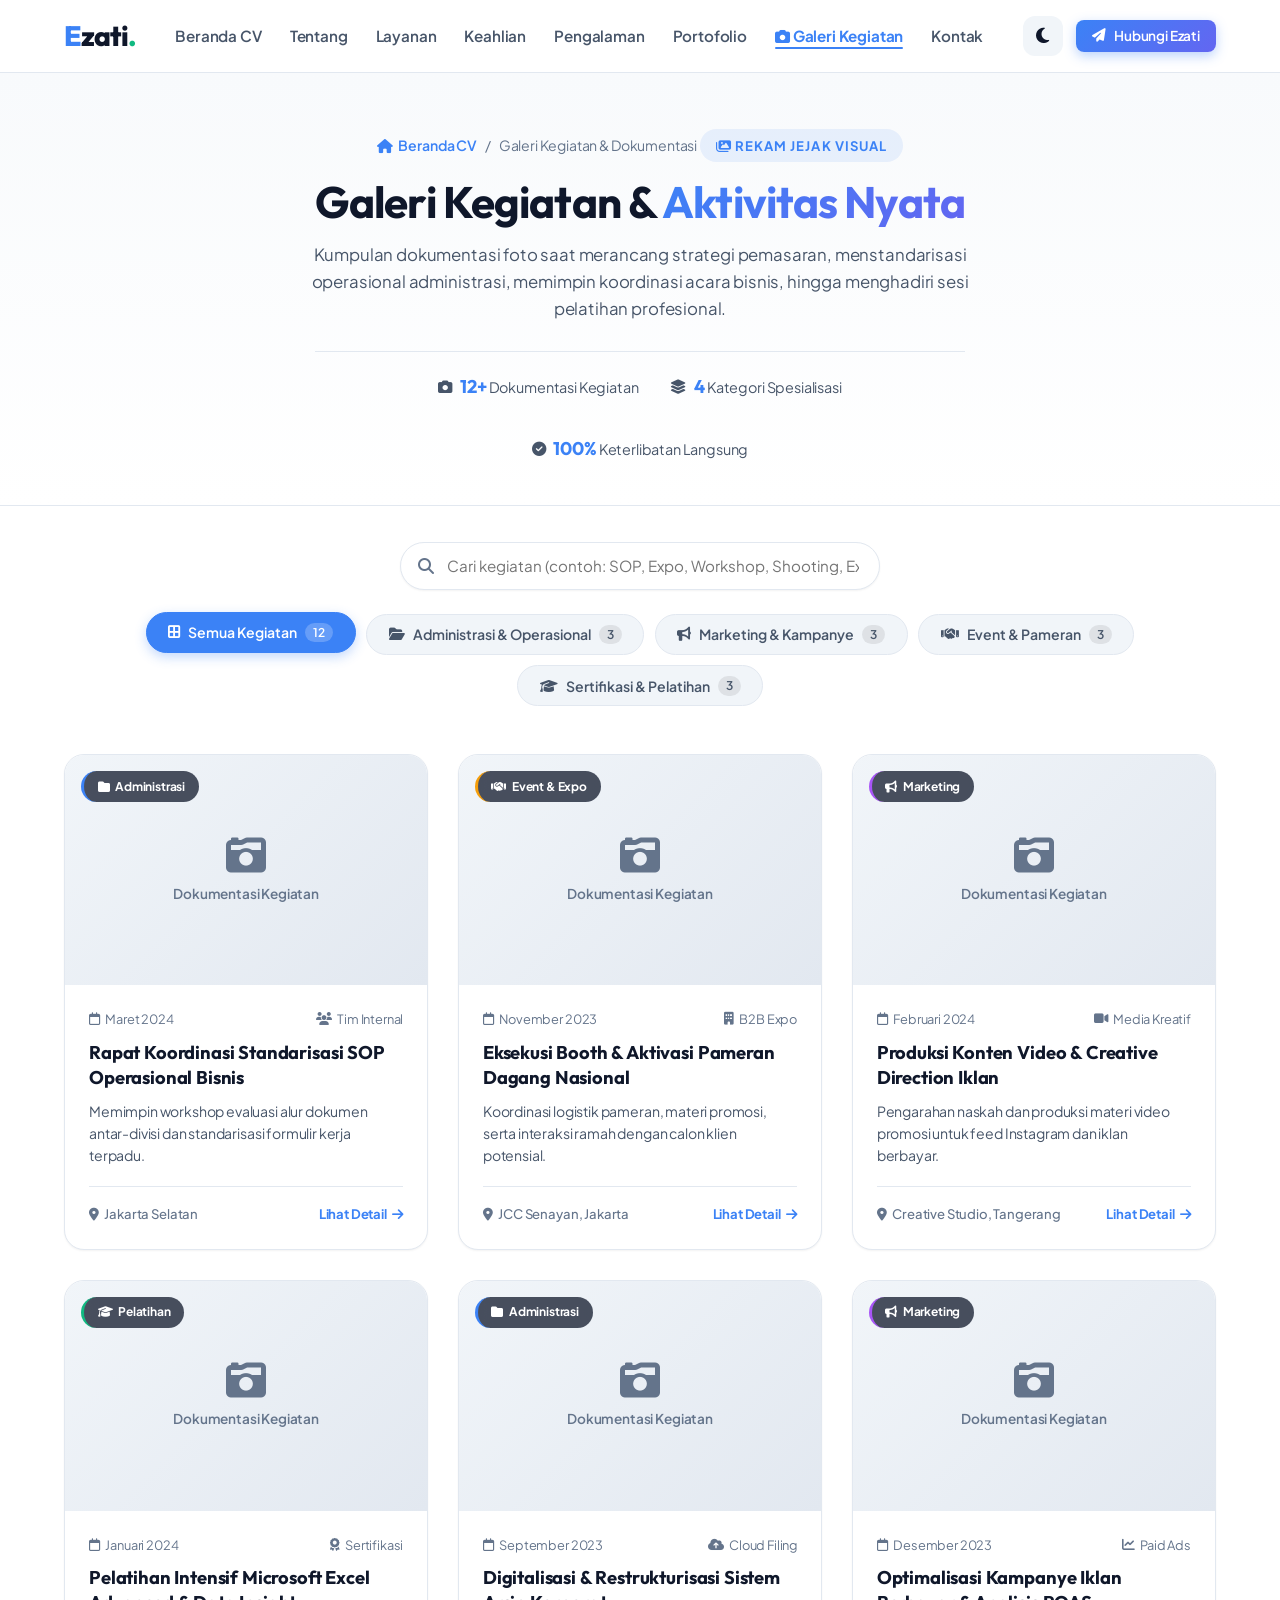
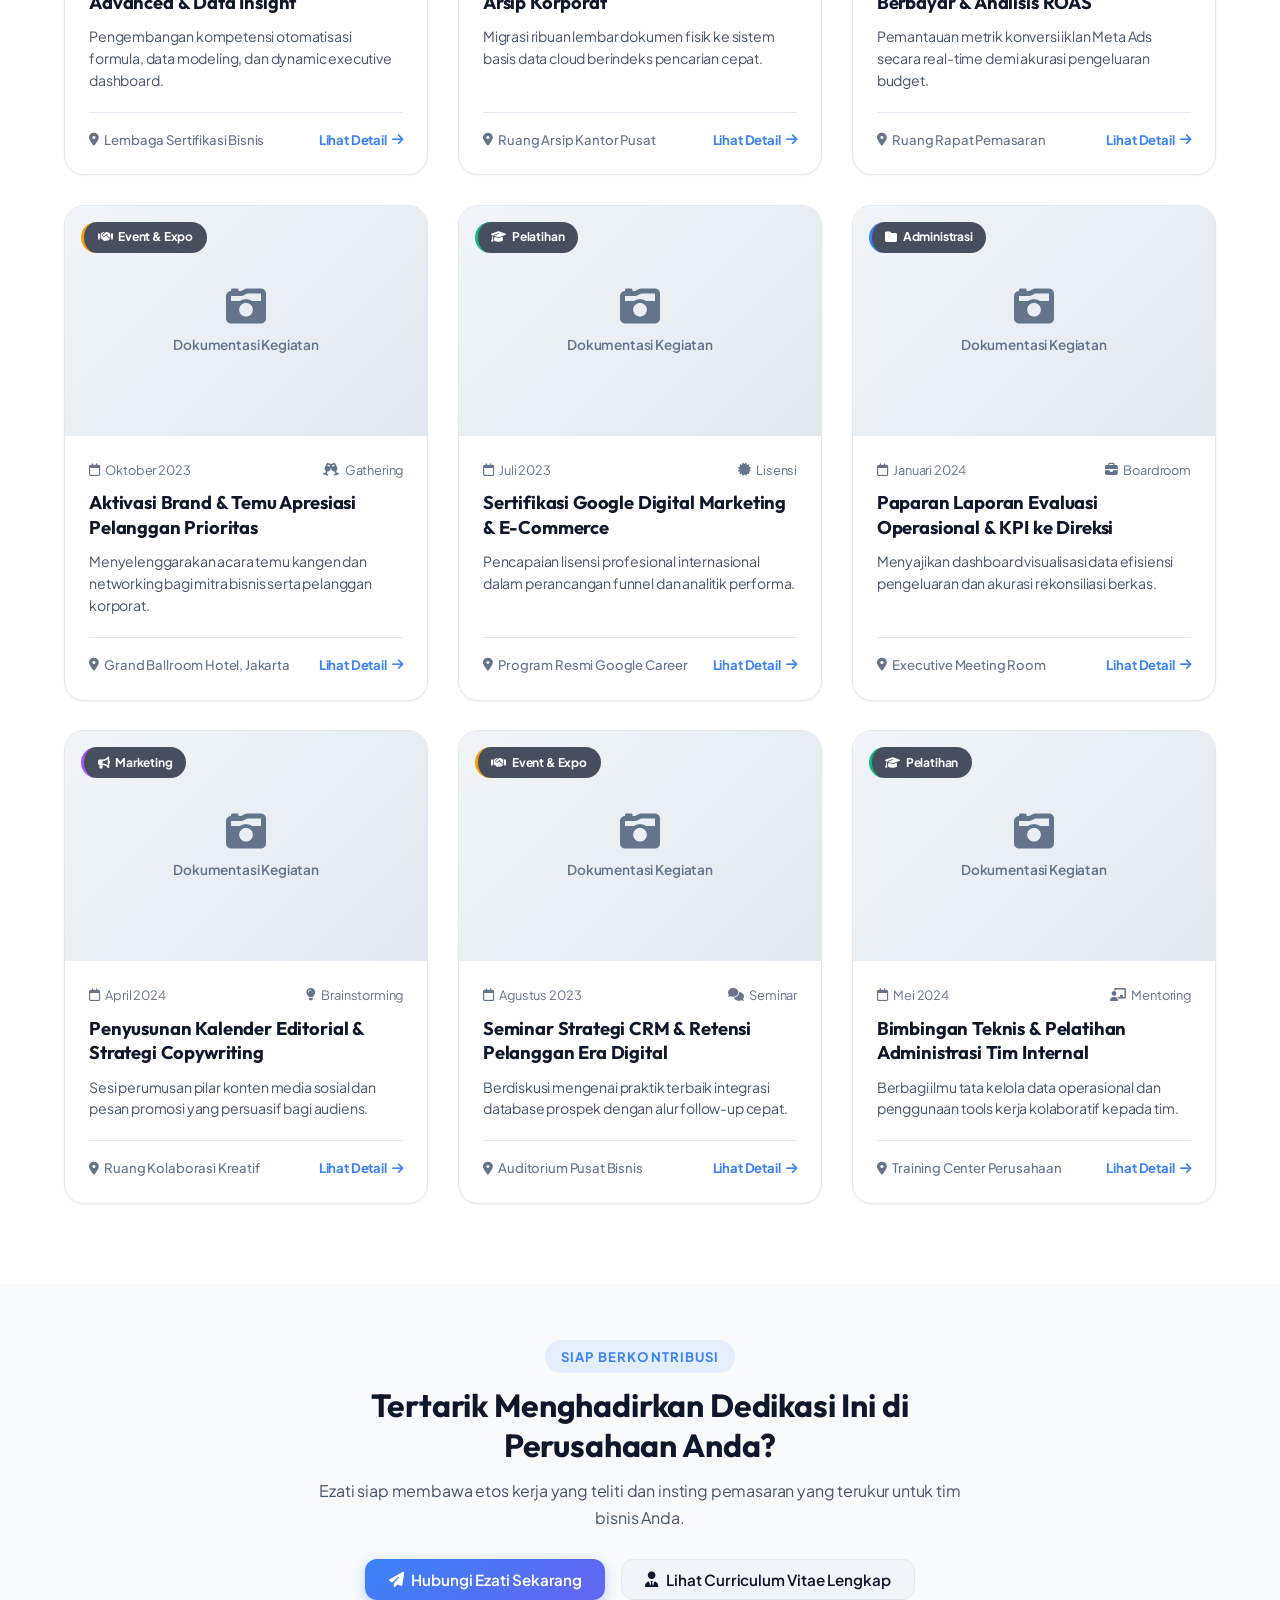
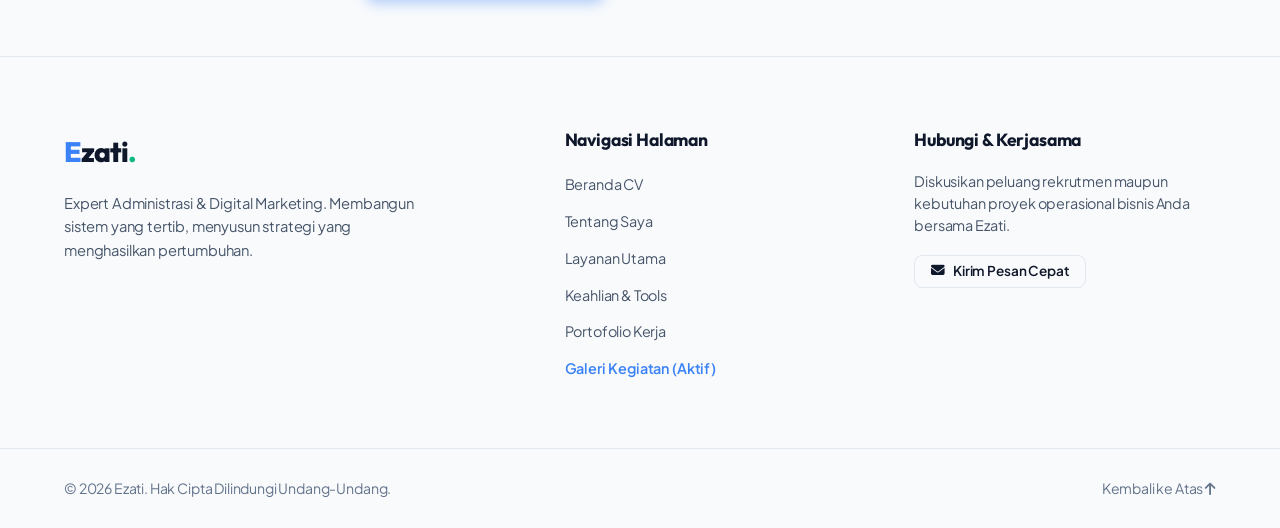
==== galeri.html @ 10acccd4 "Initial commit: Website CV & Galeri Kegiatan Ezati (Admin & Marketing Specialist)" ====
<!DOCTYPE html>
<html lang="id">
<head>
  <meta charset="UTF-8">
  <meta name="viewport" content="width=device-width, initial-scale=1.0">
  <meta name="description" content="Dokumentasi dan Galeri Kegiatan Profesional Ezati - Expert Bidang Administrasi dan Digital Marketing.">
  <meta name="keywords" content="Ezati, Galeri Ezati, Dokumentasi Kegiatan, Foto Kegiatan Admin, Portofolio Marketing, Dokumentasi Proyek">
  <meta name="author" content="Ezati">
  <title>Galeri Kegiatan & Dokumentasi | Ezati</title>

  <!-- Favicon -->
  <link rel="icon" href="data:image/svg+xml,<svg xmlns=%22http://www.w3.org/2000/svg%22 viewBox=%220 0 100 100%22><text y=%22.9em%22 font-size=%2290%22>📸</text></svg>">

  <!-- Google Fonts: Plus Jakarta Sans & Outfit -->
  <link rel="preconnect" href="https://fonts.googleapis.com">
  <link rel="preconnect" href="https://fonts.gstatic.com" crossorigin>
  <link href="https://fonts.googleapis.com/css2?family=Outfit:wght@500;600;700;800&family=Plus+Jakarta+Sans:wght@300;400;500;600;700&display=swap" rel="stylesheet">

  <!-- Font Awesome Icons CDN -->
  <link rel="stylesheet" href="https://cdnjs.cloudflare.com/ajax/libs/font-awesome/6.5.1/css/all.min.css" integrity="sha512-DTOQO9RWCH3ppGqcWaEA1BIZOC6xxalwEsw9c2QQeAIftl+Vegovlnee1c9QX4TctnWMn13TZye+giMm8e2LwA==" crossorigin="anonymous" referrerpolicy="no-referrer" />

  <!-- Base Stylesheet & Gallery Stylesheet -->
  <link rel="stylesheet" href="css/style.css">
  <link rel="stylesheet" href="css/gallery.css">
</head>
<body data-theme="light">

  <!-- Reading Progress Bar -->
  <div id="scroll-progress" class="scroll-progress"></div>

  <!-- Header & Navbar -->
  <header class="header" id="header">
    <div class="container nav-container">
      <a href="index.html" class="brand-logo">
        <span class="logo-accent">E</span>zati<span class="logo-dot">.</span>
      </a>

      <!-- Navigation Links -->
      <nav class="nav-menu" id="nav-menu">
        <ul class="nav-list">
          <li class="nav-item"><a href="index.html#hero" class="nav-link">Beranda CV</a></li>
          <li class="nav-item"><a href="index.html#tentang" class="nav-link">Tentang</a></li>
          <li class="nav-item"><a href="index.html#layanan" class="nav-link">Layanan</a></li>
          <li class="nav-item"><a href="index.html#keahlian" class="nav-link">Keahlian</a></li>
          <li class="nav-item"><a href="index.html#pengalaman" class="nav-link">Pengalaman</a></li>
          <li class="nav-item"><a href="index.html#portofolio" class="nav-link">Portofolio</a></li>
          <li class="nav-item"><a href="galeri.html" class="nav-link active nav-highlight"><i class="fa-solid fa-camera"></i> Galeri Kegiatan</a></li>
          <li class="nav-item"><a href="index.html#kontak" class="nav-link">Kontak</a></li>
        </ul>
      </nav>

      <!-- Action Buttons & Theme Switch -->
      <div class="nav-actions">
        <button id="theme-toggle" class="theme-toggle-btn" aria-label="Ganti Mode Gelap/Terang" title="Ubah Tema">
          <i class="fa-solid fa-moon icon-moon"></i>
          <i class="fa-solid fa-sun icon-sun"></i>
        </button>

        <a href="index.html#kontak" class="btn btn-primary btn-sm">
          <i class="fa-solid fa-paper-plane"></i>
          <span>Hubungi Ezati</span>
        </a>

        <button class="menu-toggle-btn" id="menu-toggle" aria-label="Toggle menu navigasi">
          <i class="fa-solid fa-bars icon-bars"></i>
          <i class="fa-solid fa-xmark icon-close"></i>
        </button>
      </div>
    </div>
  </header>

  <main>
    <!-- Gallery Hero Header -->
    <section class="gallery-hero">
      <div class="container">
        <div class="gallery-breadcrumb">
          <a href="index.html"><i class="fa-solid fa-house"></i> Beranda CV</a>
          <span>/</span>
          <span>Galeri Kegiatan & Dokumentasi</span>
        </div>

        <span class="section-tag"><i class="fa-solid fa-images"></i> Rekam Jejak Visual</span>
        <h1 class="gallery-hero-title">Galeri Kegiatan & <span class="gradient-text">Aktivitas Nyata</span></h1>
        <p class="gallery-hero-desc">
          Kumpulan dokumentasi foto saat merancang strategi pemasaran, menstandarisasi operasional administrasi, memimpin koordinasi acara bisnis, hingga menghadiri sesi pelatihan profesional.
        </p>

        <!-- Stats Bar -->
        <div class="gallery-stats">
          <div class="g-stat">
            <i class="fa-solid fa-camera text-primary"></i>
            <div><strong>12+</strong> Dokumentasi Kegiatan</div>
          </div>
          <div class="g-stat">
            <i class="fa-solid fa-layer-group text-primary"></i>
            <div><strong>4</strong> Kategori Spesialisasi</div>
          </div>
          <div class="g-stat">
            <i class="fa-solid fa-circle-check text-primary"></i>
            <div><strong>100%</strong> Keterlibatan Langsung</div>
          </div>
        </div>
      </div>
    </section>

    <!-- Controls: Search & Category Filter -->
    <section class="gallery-controls">
      <div class="container controls-wrapper">
        <!-- Live Search Input -->
        <div class="gallery-search-box">
          <i class="fa-solid fa-magnifying-glass search-icon"></i>
          <input type="text" id="gallery-search" class="search-input" placeholder="Cari kegiatan (contoh: SOP, Expo, Workshop, Shooting, Excel)..." autocomplete="off">
          <button id="search-clear" class="search-clear-btn" title="Hapus pencarian"><i class="fa-solid fa-xmark"></i></button>
        </div>

        <!-- Filter Category Tabs -->
        <div class="gallery-filter-tabs">
          <button class="g-filter-btn active" data-filter="all">
            <i class="fa-solid fa-border-all"></i> Semua Kegiatan <span class="count-badge">12</span>
          </button>
          <button class="g-filter-btn" data-filter="admin">
            <i class="fa-solid fa-folder-open"></i> Administrasi & Operasional <span class="count-badge">3</span>
          </button>
          <button class="g-filter-btn" data-filter="marketing">
            <i class="fa-solid fa-bullhorn"></i> Marketing & Kampanye <span class="count-badge">3</span>
          </button>
          <button class="g-filter-btn" data-filter="event">
            <i class="fa-solid fa-handshake"></i> Event & Pameran <span class="count-badge">3</span>
          </button>
          <button class="g-filter-btn" data-filter="training">
            <i class="fa-solid fa-graduation-cap"></i> Sertifikasi & Pelatihan <span class="count-badge">3</span>
          </button>
        </div>
      </div>
    </section>

    <!-- Gallery Grid Section -->
    <section class="gallery-section">
      <div class="container">
        <div class="gallery-grid" id="gallery-grid">

          <!-- Photo 1: SOP Admin Coordination -->
          <article class="gallery-card" data-category="admin"
            data-full-desc="Sesi perumusan dan standarisasi 15 Standard Operating Procedure (SOP) operasional perusahaan bersama para manajer divisi. Bertindak sebagai lead facilitator yang memastikan setiap alur alokasi dokumen dan validasi data terekam secara jelas tanpa tumpang tindih tanggung jawab."
            data-highlights='["Merumuskan 15 SOP baru alur kerja kantor", "Dihadiri seluruh kepala departemen & direksi", "Memangkas birokrasi pemrosesan berkas sebesar 35%"]'>
            <div class="card-media">
              <span class="card-badge badge-admin"><i class="fa-solid fa-folder"></i> Administrasi</span>
              <img class="card-img" src="https://images.unsplash.com/photo-1542744173-8e7e53415bb0?auto=format&fit=crop&w=800&q=80" alt="Rapat SOP Operasional" loading="lazy">
              <div class="card-overlay">
                <span class="overlay-action-btn"><i class="fa-solid fa-expand"></i></span>
              </div>
            </div>
            <div class="card-content">
              <div class="card-meta">
                <span class="card-date"><i class="fa-regular fa-calendar"></i> Maret 2024</span>
                <span class="card-views"><i class="fa-solid fa-users"></i> Tim Internal</span>
              </div>
              <h3 class="card-title">Rapat Koordinasi Standarisasi SOP Operasional Bisnis</h3>
              <p class="card-desc">Memimpin workshop evaluasi alur dokumen antar-divisi dan standarisasi formulir kerja terpadu.</p>
              <div class="card-footer">
                <span class="card-location"><i class="fa-solid fa-location-dot"></i> Jakarta Selatan</span>
                <span class="card-cta">Lihat Detail <i class="fa-solid fa-arrow-right"></i></span>
              </div>
            </div>
          </article>

          <!-- Photo 2: B2B Expo & Exhibition -->
          <article class="gallery-card" data-category="event"
            data-full-desc="Pengelolaan menyeluruh booth pameran bisnis berskala nasional selama 3 hari. Mengatur jadwal piket tim, penyusunan media promosi cetak & digital, menyambut calon mitra strategis, serta mengumpulkan lebih dari 350+ prospek potensial."
            data-highlights='["Booth dikunjungi lebih dari 1.200 pengunjung", "350+ data prospek terkumpul dan tervalidasi", "Koordinasi lancar dengan tim event organizer"]'>
            <div class="card-media">
              <span class="card-badge badge-event"><i class="fa-solid fa-handshake"></i> Event & Expo</span>
              <img class="card-img" src="https://images.unsplash.com/photo-1511578314322-379afb476865?auto=format&fit=crop&w=800&q=80" alt="Pameran Bisnis B2B Expo" loading="lazy">
              <div class="card-overlay">
                <span class="overlay-action-btn"><i class="fa-solid fa-expand"></i></span>
              </div>
            </div>
            <div class="card-content">
              <div class="card-meta">
                <span class="card-date"><i class="fa-regular fa-calendar"></i> November 2023</span>
                <span class="card-views"><i class="fa-solid fa-building"></i> B2B Expo</span>
              </div>
              <h3 class="card-title">Eksekusi Booth & Aktivasi Pameran Dagang Nasional</h3>
              <p class="card-desc">Koordinasi logistik pameran, materi promosi, serta interaksi ramah dengan calon klien potensial.</p>
              <div class="card-footer">
                <span class="card-location"><i class="fa-solid fa-location-dot"></i> JCC Senayan, Jakarta</span>
                <span class="card-cta">Lihat Detail <i class="fa-solid fa-arrow-right"></i></span>
              </div>
            </div>
          </article>

          <!-- Photo 3: Content Production & Creative Shoot -->
          <article class="gallery-card" data-category="marketing"
            data-full-desc="Sesi pengarahan kreatif (creative direction) dan shooting video promosi media sosial untuk kampanye peluncuran kuartal kedua. Menulis naskah video pendek (reels/TikTok), mengarahkan talent, serta memvalidasi kesesuaian pesan merek dagang."
            data-highlights='["Menghasilkan 12 aset video promosi pendek", "Tingkat penayangan video organik mencapai 45.000+ views", "Penyelarasan visual dengan identitas brand"]'>
            <div class="card-media">
              <span class="card-badge badge-marketing"><i class="fa-solid fa-bullhorn"></i> Marketing</span>
              <img class="card-img" src="https://images.unsplash.com/photo-1551836022-d5d88e9218df?auto=format&fit=crop&w=800&q=80" alt="Produksi Konten Kreatif" loading="lazy">
              <div class="card-overlay">
                <span class="overlay-action-btn"><i class="fa-solid fa-expand"></i></span>
              </div>
            </div>
            <div class="card-content">
              <div class="card-meta">
                <span class="card-date"><i class="fa-regular fa-calendar"></i> Februari 2024</span>
                <span class="card-views"><i class="fa-solid fa-video"></i> Media Kreatif</span>
              </div>
              <h3 class="card-title">Produksi Konten Video & Creative Direction Iklan</h3>
              <p class="card-desc">Pengarahan naskah dan produksi materi video promosi untuk feed Instagram dan iklan berbayar.</p>
              <div class="card-footer">
                <span class="card-location"><i class="fa-solid fa-location-dot"></i> Creative Studio, Tangerang</span>
                <span class="card-cta">Lihat Detail <i class="fa-solid fa-arrow-right"></i></span>
              </div>
            </div>
          </article>

          <!-- Photo 4: Excel Advanced Training -->
          <article class="gallery-card" data-category="training"
            data-full-desc="Mengikuti workshop intensif dan uji kompetensi tingkat lanjut untuk pemodelan data finansial dan dashboard KPI menggunakan Microsoft Excel serta integrasi Google BigQuery/Sheets."
            data-highlights='["Sertifikasi keahlian Excel Advanced Specialist", "Penerapan visualisasi dashboard dinamis", "Meningkatkan kemampuan pemodelan formula kompleks"]'>
            <div class="card-media">
              <span class="card-badge badge-training"><i class="fa-solid fa-graduation-cap"></i> Pelatihan</span>
              <img class="card-img" src="https://images.unsplash.com/photo-1522071820081-009f0129c71c?auto=format&fit=crop&w=800&q=80" alt="Workshop Excel Lanjutan" loading="lazy">
              <div class="card-overlay">
                <span class="overlay-action-btn"><i class="fa-solid fa-expand"></i></span>
              </div>
            </div>
            <div class="card-content">
              <div class="card-meta">
                <span class="card-date"><i class="fa-regular fa-calendar"></i> Januari 2024</span>
                <span class="card-views"><i class="fa-solid fa-award"></i> Sertifikasi</span>
              </div>
              <h3 class="card-title">Pelatihan Intensif Microsoft Excel Advanced & Data Insight</h3>
              <p class="card-desc">Pengembangan kompetensi otomatisasi formula, data modeling, dan dynamic executive dashboard.</p>
              <div class="card-footer">
                <span class="card-location"><i class="fa-solid fa-location-dot"></i> Lembaga Sertifikasi Bisnis</span>
                <span class="card-cta">Lihat Detail <i class="fa-solid fa-arrow-right"></i></span>
              </div>
            </div>
          </article>

          <!-- Photo 5: Digital Archiving & Document Management -->
          <article class="gallery-card" data-category="admin"
            data-full-desc="Proyek restrukturisasi arsip fisik dan berkas penting perusahaan ke cloud storage terenkripsi dengan metadata otomatis. Mengeliminasi tumpukan kertas dan memangkas waktu pencarian dokumen lama dari 20 menit menjadi kurang dari 1 menit."
            data-highlights='["Digitalisasi lebih dari 2.500+ dokumen kontrak & faktur", "Penerapan hak akses berjenjang antar level staff", "100% perlindungan dari dokumen rusak/hilang"]'>
            <div class="card-media">
              <span class="card-badge badge-admin"><i class="fa-solid fa-folder"></i> Administrasi</span>
              <img class="card-img" src="https://images.unsplash.com/photo-1454165804606-c3d57bc86b40?auto=format&fit=crop&w=800&q=80" alt="Digitalisasi Pengarsipan" loading="lazy">
              <div class="card-overlay">
                <span class="overlay-action-btn"><i class="fa-solid fa-expand"></i></span>
              </div>
            </div>
            <div class="card-content">
              <div class="card-meta">
                <span class="card-date"><i class="fa-regular fa-calendar"></i> September 2023</span>
                <span class="card-views"><i class="fa-solid fa-cloud-arrow-up"></i> Cloud Filing</span>
              </div>
              <h3 class="card-title">Digitalisasi & Restrukturisasi Sistem Arsip Korporat</h3>
              <p class="card-desc">Migrasi ribuan lembar dokumen fisik ke sistem basis data cloud berindeks pencarian cepat.</p>
              <div class="card-footer">
                <span class="card-location"><i class="fa-solid fa-location-dot"></i> Ruang Arsip Kantor Pusat</span>
                <span class="card-cta">Lihat Detail <i class="fa-solid fa-arrow-right"></i></span>
              </div>
            </div>
          </article>

          <!-- Photo 6: Meta Ads Command Center & Strategy -->
          <article class="gallery-card" data-category="marketing"
            data-full-desc="Sesi pemantauan intensif di ruang kendali pemasaran digital saat peluncuran kampanye iklan berbayar (Meta Ads & TikTok). Melakukan fine-tuning target audiens, split test materi copywriting, dan memantau return on ad spend harian."
            data-highlights='["Mencapai ROAS 3.8x pada minggu pertama kampanye", "Efisiensi biaya per perolehan prospek (CPL) turun 24%", "Laporan analitik instan kepada direktur pemasaran"]'>
            <div class="card-media">
              <span class="card-badge badge-marketing"><i class="fa-solid fa-bullhorn"></i> Marketing</span>
              <img class="card-img" src="https://images.unsplash.com/photo-1557804506-669a67965ba0?auto=format&fit=crop&w=800&q=80" alt="Optimalisasi Meta Ads" loading="lazy">
              <div class="card-overlay">
                <span class="overlay-action-btn"><i class="fa-solid fa-expand"></i></span>
              </div>
            </div>
            <div class="card-content">
              <div class="card-meta">
                <span class="card-date"><i class="fa-regular fa-calendar"></i> Desember 2023</span>
                <span class="card-views"><i class="fa-solid fa-chart-line"></i> Paid Ads</span>
              </div>
              <h3 class="card-title">Optimalisasi Kampanye Iklan Berbayar & Analisis ROAS</h3>
              <p class="card-desc">Pemantauan metrik konversi iklan Meta Ads secara real-time demi akurasi pengeluaran budget.</p>
              <div class="card-footer">
                <span class="card-location"><i class="fa-solid fa-location-dot"></i> Ruang Rapat Pemasaran</span>
                <span class="card-cta">Lihat Detail <i class="fa-solid fa-arrow-right"></i></span>
              </div>
            </div>
          </article>

          <!-- Photo 7: Customer Gathering & Networking Session -->
          <article class="gallery-card" data-category="event"
            data-full-desc="Memimpin tim panitia acara Temu Rekan Bisnis & Apresiasi Pelanggan Setia. Mengorganisir agenda acara dari pembagian souvenir berlogo perusahaan, registrasi digital para tamu VIP, hingga sesi ramah tamah interaktif."
            data-highlights='["Dihadiri 150+ pemangku kepentingan dan mitra setia", "Tingkat kepuasan acara mencapai 98%", "Menghasilkan kontrak perpanjangan kerjasama baru"]'>
            <div class="card-media">
              <span class="card-badge badge-event"><i class="fa-solid fa-handshake"></i> Event & Expo</span>
              <img class="card-img" src="https://images.unsplash.com/photo-1517245386807-bb43f82c33c4?auto=format&fit=crop&w=800&q=80" alt="Customer Gathering" loading="lazy">
              <div class="card-overlay">
                <span class="overlay-action-btn"><i class="fa-solid fa-expand"></i></span>
              </div>
            </div>
            <div class="card-content">
              <div class="card-meta">
                <span class="card-date"><i class="fa-regular fa-calendar"></i> Oktober 2023</span>
                <span class="card-views"><i class="fa-solid fa-champagne-glasses"></i> Gathering</span>
              </div>
              <h3 class="card-title">Aktivasi Brand & Temu Apresiasi Pelanggan Prioritas</h3>
              <p class="card-desc">Menyelenggarakan acara temu kangen dan networking bagi mitra bisnis serta pelanggan korporat.</p>
              <div class="card-footer">
                <span class="card-location"><i class="fa-solid fa-location-dot"></i> Grand Ballroom Hotel, Jakarta</span>
                <span class="card-cta">Lihat Detail <i class="fa-solid fa-arrow-right"></i></span>
              </div>
            </div>
          </article>

          <!-- Photo 8: Google Digital Marketing Professional Certification -->
          <article class="gallery-card" data-category="training"
            data-full-desc="Menyelesaikan kurikulum komprehensif Google Career Certificate untuk Digital Marketing & E-Commerce. Menguasai materi search engine optimization (SEO), email marketing automation, customer journey mapping, dan analitik GA4."
            data-highlights='["Lulus dengan predikat nilai memuaskan", "Diakui secara global oleh Google & Coursera", "Penerapan langsung pada strategi promosi perusahaan"]'>
            <div class="card-media">
              <span class="card-badge badge-training"><i class="fa-solid fa-graduation-cap"></i> Pelatihan</span>
              <img class="card-img" src="https://images.unsplash.com/photo-1507679799987-c73779587ccf?auto=format&fit=crop&w=800&q=80" alt="Sertifikasi Google Digital Marketing" loading="lazy">
              <div class="card-overlay">
                <span class="overlay-action-btn"><i class="fa-solid fa-expand"></i></span>
              </div>
            </div>
            <div class="card-content">
              <div class="card-meta">
                <span class="card-date"><i class="fa-regular fa-calendar"></i> Juli 2023</span>
                <span class="card-views"><i class="fa-solid fa-certificate"></i> Lisensi</span>
              </div>
              <h3 class="card-title">Sertifikasi Google Digital Marketing & E-Commerce</h3>
              <p class="card-desc">Pencapaian lisensi profesional internasional dalam perancangan funnel dan analitik performa.</p>
              <div class="card-footer">
                <span class="card-location"><i class="fa-solid fa-location-dot"></i> Program Resmi Google Career</span>
                <span class="card-cta">Lihat Detail <i class="fa-solid fa-arrow-right"></i></span>
              </div>
            </div>
          </article>

          <!-- Photo 9: Executive Boardroom KPI Presentation -->
          <article class="gallery-card" data-category="admin"
            data-full-desc="Mempresentasikan rekapitulasi data efisiensi biaya kantor dan evaluasi pencapaian target kerja kuartalan di hadapan Board of Directors. Menyajikan visual grafik yang informatif dan mudah dicerna untuk pengambilan keputusan strategis."
            data-highlights='["Paparan data penghematan biaya Rp 45 Juta/tahun", "Apresiasi penuh dari Dewan Direksi", "Rekomendasi alokasi budget disetujui 100%"]'>
            <div class="card-media">
              <span class="card-badge badge-admin"><i class="fa-solid fa-folder"></i> Administrasi</span>
              <img class="card-img" src="https://images.unsplash.com/photo-1515187029135-18ee286d815b?auto=format&fit=crop&w=800&q=80" alt="Presentasi Direksi" loading="lazy">
              <div class="card-overlay">
                <span class="overlay-action-btn"><i class="fa-solid fa-expand"></i></span>
              </div>
            </div>
            <div class="card-content">
              <div class="card-meta">
                <span class="card-date"><i class="fa-regular fa-calendar"></i> Januari 2024</span>
                <span class="card-views"><i class="fa-solid fa-briefcase"></i> Boardroom</span>
              </div>
              <h3 class="card-title">Paparan Laporan Evaluasi Operasional & KPI ke Direksi</h3>
              <p class="card-desc">Menyajikan dashboard visualisasi data efisiensi pengeluaran dan akurasi rekonsiliasi berkas.</p>
              <div class="card-footer">
                <span class="card-location"><i class="fa-solid fa-location-dot"></i> Executive Meeting Room</span>
                <span class="card-cta">Lihat Detail <i class="fa-solid fa-arrow-right"></i></span>
              </div>
            </div>
          </article>

          <!-- Photo 10: Editorial Meeting & Content Planning -->
          <article class="gallery-card" data-category="marketing"
            data-full-desc="Memimpin rapat mingguan divisi kreatif untuk merancang 60 konten promosi tematik satu bulan ke depan. Menetapkan tema pilar edukasi, testimoni, penawaran diskon musiman, serta formula copywriting hook pembuka."
            data-highlights='["Kalender editorial rampung 2 minggu lebih cepat", "Meningkatkan engagement rate rata-rata menjadi 6.8%", "Keteraturan jadwal publikasi tepat waktu"]'>
            <div class="card-media">
              <span class="card-badge badge-marketing"><i class="fa-solid fa-bullhorn"></i> Marketing</span>
              <img class="card-img" src="https://images.unsplash.com/photo-1552664730-d307ca884978?auto=format&fit=crop&w=800&q=80" alt="Editorial Content Planning" loading="lazy">
              <div class="card-overlay">
                <span class="overlay-action-btn"><i class="fa-solid fa-expand"></i></span>
              </div>
            </div>
            <div class="card-content">
              <div class="card-meta">
                <span class="card-date"><i class="fa-regular fa-calendar"></i> April 2024</span>
                <span class="card-views"><i class="fa-solid fa-lightbulb"></i> Brainstorming</span>
              </div>
              <h3 class="card-title">Penyusunan Kalender Editorial & Strategi Copywriting</h3>
              <p class="card-desc">Sesi perumusan pilar konten media sosial dan pesan promosi yang persuasif bagi audiens.</p>
              <div class="card-footer">
                <span class="card-location"><i class="fa-solid fa-location-dot"></i> Ruang Kolaborasi Kreatif</span>
                <span class="card-cta">Lihat Detail <i class="fa-solid fa-arrow-right"></i></span>
              </div>
            </div>
          </article>

          <!-- Photo 11: Seminar on CRM & Digital Growth -->
          <article class="gallery-card" data-category="event"
            data-full-desc="Hadir dan berpartisipasi aktif dalam seminar industri bertajuk Customer Relationship Management dan Automasi Komunikasi Bisnis. Membagikan studi kasus penanganan ribuan chat prospek via WhatsApp Business API."
            data-highlights='["Sesi tanya jawab studi kasus penanganan lead", "Jejaring koneksi dengan 80+ profesional marketing", "Mendapatkan wawasan terkini tren retensi pelanggan"]'>
            <div class="card-media">
              <span class="card-badge badge-event"><i class="fa-solid fa-handshake"></i> Event & Expo</span>
              <img class="card-img" src="https://images.unsplash.com/photo-1460925895917-afdab827c52f?auto=format&fit=crop&w=800&q=80" alt="Seminar CRM Bisnis" loading="lazy">
              <div class="card-overlay">
                <span class="overlay-action-btn"><i class="fa-solid fa-expand"></i></span>
              </div>
            </div>
            <div class="card-content">
              <div class="card-meta">
                <span class="card-date"><i class="fa-regular fa-calendar"></i> Agustus 2023</span>
                <span class="card-views"><i class="fa-solid fa-comments"></i> Seminar</span>
              </div>
              <h3 class="card-title">Seminar Strategi CRM & Retensi Pelanggan Era Digital</h3>
              <p class="card-desc">Berdiskusi mengenai praktik terbaik integrasi database prospek dengan alur follow-up cepat.</p>
              <div class="card-footer">
                <span class="card-location"><i class="fa-solid fa-location-dot"></i> Auditorium Pusat Bisnis</span>
                <span class="card-cta">Lihat Detail <i class="fa-solid fa-arrow-right"></i></span>
              </div>
            </div>
          </article>

          <!-- Photo 12: Internal Team Training & Mentoring -->
          <article class="gallery-card" data-category="training"
            data-full-desc="Memberikan sesi mentoring dan bimbingan teknis bagi staf administrasi junior mengenai pemanfaatan spreadsheet otomatis, pembuatan memo resmi yang efektif, serta disiplin jadwal pengarsipan berkas."
            data-highlights='["Melatih 20+ staf operasional dan tim pendukung", "Peningkatan produktivitas tim administrasi junior", "Membangun budaya kerja yang teratur dan rapi"]'>
            <div class="card-media">
              <span class="card-badge badge-training"><i class="fa-solid fa-graduation-cap"></i> Pelatihan</span>
              <img class="card-img" src="https://images.unsplash.com/photo-1531482615713-2afd69097998?auto=format&fit=crop&w=800&q=80" alt="Mentoring Tim Internal" loading="lazy">
              <div class="card-overlay">
                <span class="overlay-action-btn"><i class="fa-solid fa-expand"></i></span>
              </div>
            </div>
            <div class="card-content">
              <div class="card-meta">
                <span class="card-date"><i class="fa-regular fa-calendar"></i> Mei 2024</span>
                <span class="card-views"><i class="fa-solid fa-chalkboard-user"></i> Mentoring</span>
              </div>
              <h3 class="card-title">Bimbingan Teknis & Pelatihan Administrasi Tim Internal</h3>
              <p class="card-desc">Berbagi ilmu tata kelola data operasional dan penggunaan tools kerja kolaboratif kepada tim.</p>
              <div class="card-footer">
                <span class="card-location"><i class="fa-solid fa-location-dot"></i> Training Center Perusahaan</span>
                <span class="card-cta">Lihat Detail <i class="fa-solid fa-arrow-right"></i></span>
              </div>
            </div>
          </article>

          <!-- Empty State (Hidden by default, shown when no search results) -->
          <div class="gallery-empty" id="gallery-empty">
            <div class="empty-icon"><i class="fa-solid fa-folder-open"></i></div>
            <h3 class="empty-title">Tidak Ada Foto Kegiatan yang Cocok</h3>
            <p class="empty-desc">Coba gunakan kata kunci pencarian lain atau pilih kategori kegiatan yang berbeda di atas.</p>
            <button onclick="document.getElementById('search-clear').click();" class="btn btn-outline btn-sm">
              <i class="fa-solid fa-rotate-left"></i> Reset Filter Pencarian
            </button>
          </div>

        </div>
      </div>
    </section>

    <!-- Call to action Banner -->
    <section class="section bg-light" style="padding: 3.5rem 0;">
      <div class="container" style="text-align: center; max-width: 700px;">
        <span class="section-tag">Siap Berkontribusi</span>
        <h2 style="font-size: 2rem; margin-bottom: 0.85rem;">Tertarik Menghadirkan Dedikasi Ini di Perusahaan Anda?</h2>
        <p style="color: var(--text-muted); margin-bottom: 1.75rem;">
          Ezati siap membawa etos kerja yang teliti dan insting pemasaran yang terukur untuk tim bisnis Anda.
        </p>
        <div style="display: flex; gap: 1rem; justify-content: center; flex-wrap: wrap;">
          <a href="index.html#kontak" class="btn btn-primary">
            <i class="fa-solid fa-paper-plane"></i> Hubungi Ezati Sekarang
          </a>
          <a href="index.html" class="btn btn-secondary">
            <i class="fa-solid fa-user-tie"></i> Lihat Curriculum Vitae Lengkap
          </a>
        </div>
      </div>
    </section>
  </main>

  <!-- Interactive Lightbox Modal -->
  <div class="lightbox-modal" id="lightbox-modal" role="dialog" aria-modal="true" aria-label="Pratinjau Foto Kegiatan">
    <div class="lightbox-container">
      <button class="lightbox-close-btn" id="lightbox-close" aria-label="Tutup jendela">
        <i class="fa-solid fa-xmark"></i>
      </button>

      <!-- Media Visual Side -->
      <div class="lightbox-media">
        <button class="lightbox-nav-btn lightbox-prev-btn" id="lightbox-prev" aria-label="Foto sebelumnya">
          <i class="fa-solid fa-chevron-left"></i>
        </button>

        <img class="lightbox-img" id="lightbox-img" src="" alt="Pratinjau Foto">

        <button class="lightbox-nav-btn lightbox-next-btn" id="lightbox-next" aria-label="Foto berikutnya">
          <i class="fa-solid fa-chevron-right"></i>
        </button>
      </div>

      <!-- Details Information Side -->
      <div class="lightbox-details">
        <span class="lb-badge" id="lightbox-badge">Kategori</span>
        <h2 class="lb-title" id="lightbox-title">Judul Kegiatan</h2>

        <ul class="lb-meta-list">
          <li><i class="fa-regular fa-calendar"></i> <span id="lightbox-date">Tanggal Kegiatan</span></li>
          <li><i class="fa-solid fa-location-dot"></i> <span id="lightbox-location">Lokasi Kegiatan</span></li>
        </ul>

        <h4 class="lb-desc-title">Deskripsi & Peran Ezati:</h4>
        <p class="lb-desc" id="lightbox-desc">Deskripsi lengkap dari kegiatan ini.</p>

        <div class="lb-highlights">
          <h5><i class="fa-solid fa-star text-amber"></i> Poin Capaian & Dampak Utama:</h5>
          <ul id="lightbox-highlights-list">
            <!-- Dynamic bullets -->
          </ul>
        </div>

        <div class="lb-counter" id="lightbox-counter">Foto 1 dari 12</div>
      </div>
    </div>
  </div>

  <!-- Footer -->
  <footer class="footer">
    <div class="container footer-content">
      <div class="footer-brand">
        <a href="index.html" class="brand-logo footer-logo">
          <span class="logo-accent">E</span>zati<span class="logo-dot">.</span>
        </a>
        <p class="footer-tagline">
          Expert Administrasi & Digital Marketing. Membangun sistem yang tertib, menyusun strategi yang menghasilkan pertumbuhan.
        </p>
      </div>

      <div class="footer-nav">
        <h4>Navigasi Halaman</h4>
        <ul>
          <li><a href="index.html#hero">Beranda CV</a></li>
          <li><a href="index.html#tentang">Tentang Saya</a></li>
          <li><a href="index.html#layanan">Layanan Utama</a></li>
          <li><a href="index.html#keahlian">Keahlian & Tools</a></li>
          <li><a href="index.html#portofolio">Portofolio Kerja</a></li>
          <li><a href="galeri.html" style="color: var(--primary); font-weight: 600;">Galeri Kegiatan (Aktif)</a></li>
        </ul>
      </div>

      <div class="footer-download">
        <h4>Hubungi & Kerjasama</h4>
        <p>Diskusikan peluang rekrutmen maupun kebutuhan proyek operasional bisnis Anda bersama Ezati.</p>
        <a href="index.html#kontak" class="btn btn-outline btn-sm">
          <i class="fa-solid fa-envelope"></i> Kirim Pesan Cepat
        </a>
      </div>
    </div>

    <div class="footer-bottom">
      <div class="container footer-bottom-inner">
        <p>&copy; <span id="current-year">2026</span> Ezati. Hak Cipta Dilindungi Undang-Undang.</p>
        <div class="footer-links">
          <a href="#">Kembali ke Atas <i class="fa-solid fa-arrow-up"></i></a>
        </div>
      </div>
    </div>
  </footer>

  <!-- Floating Back to Top Button -->
  <button id="back-to-top" class="back-to-top-btn" aria-label="Kembali ke atas" title="Kembali ke atas">
    <i class="fa-solid fa-chevron-up"></i>
  </button>

  <!-- Custom JavaScript: Base & Gallery Scripts -->
  <script src="js/script.js"></script>
  <script src="js/gallery.js"></script>
</body>
</html>
---- css/style.css ----
/* ==========================================================
   EZATI - EXPERT ADMIN & MARKETING PORTFOLIO & CV
   CSS Stylesheet with Dark/Light Mode & Print Support
   ========================================================== */

/* --- CSS Variables & Design Tokens --- */
:root {
  /* Colors - Light Theme Default */
  --bg-primary: #ffffff;
  --bg-secondary: #f8fafc;
  --bg-tertiary: #f1f5f9;
  --bg-card: #ffffff;
  --bg-card-hover: #ffffff;
  --border-color: #e2e8f0;
  --border-subtle: #f1f5f9;

  --text-main: #0f172a;
  --text-muted: #475569;
  --text-light: #64748b;
  --text-white: #ffffff;

  /* Brand Accents */
  --primary: #3b82f6;        /* Professional Trust Blue */
  --primary-dark: #1d4ed8;
  --primary-light: #60a5fa;
  --primary-subtle: rgba(59, 130, 246, 0.1);

  --secondary: #6366f1;      /* Modern Indigo */
  --secondary-dark: #4338ca;
  --secondary-subtle: rgba(99, 102, 241, 0.1);

  --accent-emerald: #10b981;  /* Admin accuracy & growth */
  --accent-emerald-subtle: rgba(16, 185, 129, 0.12);

  --accent-amber: #f59e0b;    /* Marketing energy */
  --accent-amber-subtle: rgba(245, 158, 11, 0.12);

  --accent-purple: #8b5cf6;
  --accent-purple-subtle: rgba(139, 92, 246, 0.12);

  --accent-rose: #f43f5e;
  --accent-rose-subtle: rgba(244, 63, 94, 0.12);

  --accent-cyan: #06b6d4;
  --accent-cyan-subtle: rgba(6, 182, 212, 0.12);

  /* Typography */
  --font-heading: 'Outfit', -apple-system, BlinkMacSystemFont, 'Segoe UI', Roboto, sans-serif;
  --font-body: 'Plus Jakarta Sans', -apple-system, BlinkMacSystemFont, 'Segoe UI', Roboto, sans-serif;

  /* Shadows */
  --shadow-sm: 0 1px 2px 0 rgba(0, 0, 0, 0.05);
  --shadow-md: 0 4px 6px -1px rgba(0, 0, 0, 0.08), 0 2px 4px -2px rgba(0, 0, 0, 0.06);
  --shadow-lg: 0 10px 15px -3px rgba(0, 0, 0, 0.08), 0 4px 6px -4px rgba(0, 0, 0, 0.04);
  --shadow-xl: 0 20px 25px -5px rgba(0, 0, 0, 0.1), 0 8px 10px -6px rgba(0, 0, 0, 0.04);
  --shadow-glow: 0 0 25px rgba(59, 130, 246, 0.25);

  /* Layout */
  --container-max: 1200px;
  --radius-sm: 8px;
  --radius-md: 12px;
  --radius-lg: 20px;
  --radius-full: 9999px;

  /* Transitions */
  --transition-fast: 0.18s ease;
  --transition-normal: 0.3s cubic-bezier(0.4, 0, 0.2, 1);
  --transition-slow: 0.5s cubic-bezier(0.4, 0, 0.2, 1);
}

/* --- Dark Theme Variables --- */
[data-theme="dark"] {
  --bg-primary: #0a0f1d;
  --bg-secondary: #0f172a;
  --bg-tertiary: #1e293b;
  --bg-card: #131d33;
  --bg-card-hover: #17233e;
  --border-color: #273553;
  --border-subtle: #1e293b;

  --text-main: #f8fafc;
  --text-muted: #94a3b8;
  --text-light: #64748b;

  --primary: #60a5fa;
  --primary-dark: #3b82f6;
  --primary-subtle: rgba(96, 165, 250, 0.15);

  --secondary: #818cf8;
  --secondary-subtle: rgba(129, 140, 248, 0.15);

  --accent-emerald: #34d399;
  --accent-emerald-subtle: rgba(52, 211, 153, 0.18);

  --accent-amber: #fbbf24;
  --accent-amber-subtle: rgba(251, 191, 36, 0.18);

  --accent-purple: #a78bfa;
  --accent-purple-subtle: rgba(167, 139, 250, 0.18);

  --accent-rose: #fb7185;
  --accent-rose-subtle: rgba(251, 113, 133, 0.18);

  --shadow-sm: 0 1px 2px 0 rgba(0, 0, 0, 0.5);
  --shadow-md: 0 4px 6px -1px rgba(0, 0, 0, 0.4);
  --shadow-lg: 0 10px 15px -3px rgba(0, 0, 0, 0.45);
  --shadow-xl: 0 20px 25px -5px rgba(0, 0, 0, 0.55);
  --shadow-glow: 0 0 30px rgba(96, 165, 250, 0.25);
}

/* --- Global Reset & Base Styles --- */
*, *::before, *::after {
  box-sizing: border-box;
  margin: 0;
  padding: 0;
}

html {
  scroll-behavior: smooth;
  scroll-padding-top: 85px;
  font-size: 16px;
}

body {
  font-family: var(--font-body);
  background-color: var(--bg-primary);
  color: var(--text-main);
  line-height: 1.65;
  letter-spacing: -0.01em;
  transition: background-color var(--transition-normal), color var(--transition-normal);
  overflow-x: hidden;
}

h1, h2, h3, h4, h5, h6 {
  font-family: var(--font-heading);
  color: var(--text-main);
  line-height: 1.25;
  font-weight: 700;
}

a {
  color: inherit;
  text-decoration: none;
  transition: color var(--transition-fast);
}

ul {
  list-style: none;
}

img {
  max-width: 100%;
  height: auto;
  display: block;
}

button, input, textarea, select {
  font-family: inherit;
  font-size: inherit;
  border: none;
  outline: none;
}

/* --- Container & Utilities --- */
.container {
  width: 100%;
  max-width: var(--container-max);
  margin-left: auto;
  margin-right: auto;
  padding-left: 1.5rem;
  padding-right: 1.5rem;
}

.section {
  padding: 5.5rem 0;
  position: relative;
}

.bg-light {
  background-color: var(--bg-secondary);
}

.gradient-text {
  background: linear-gradient(135deg, var(--primary) 0%, var(--secondary) 100%);
  -webkit-background-clip: text;
  -webkit-text-fill-color: transparent;
  display: inline-block;
}

.section-header {
  text-align: center;
  max-width: 720px;
  margin: 0 auto 3.5rem auto;
}

.section-tag {
  display: inline-block;
  padding: 0.35rem 1rem;
  background-color: var(--primary-subtle);
  color: var(--primary);
  border-radius: var(--radius-full);
  font-size: 0.82rem;
  font-weight: 700;
  text-transform: uppercase;
  letter-spacing: 0.08em;
  margin-bottom: 0.75rem;
}

.section-title {
  font-size: 2.25rem;
  margin-bottom: 1rem;
  letter-spacing: -0.02em;
}

.section-subtitle {
  font-size: 1.05rem;
  color: var(--text-muted);
}

/* --- Scroll Progress Bar --- */
.scroll-progress {
  position: fixed;
  top: 0;
  left: 0;
  height: 3px;
  background: linear-gradient(to right, var(--primary), var(--secondary), var(--accent-emerald));
  width: 0%;
  z-index: 9999;
  transition: width 0.1s ease-out;
}

/* --- Header & Navbar --- */
.header {
  position: sticky;
  top: 0;
  left: 0;
  width: 100%;
  background-color: rgba(255, 255, 255, 0.85);
  backdrop-filter: blur(12px);
  -webkit-backdrop-filter: blur(12px);
  z-index: 1000;
  border-bottom: 1px solid var(--border-color);
  transition: background-color var(--transition-normal), border-color var(--transition-normal), box-shadow var(--transition-normal);
}

[data-theme="dark"] .header {
  background-color: rgba(10, 15, 29, 0.85);
}

.header.scrolled {
  box-shadow: var(--shadow-md);
}

.nav-container {
  display: flex;
  align-items: center;
  justify-content: space-between;
  height: 72px;
}

.brand-logo {
  font-family: var(--font-heading);
  font-size: 1.75rem;
  font-weight: 800;
  letter-spacing: -0.03em;
  color: var(--text-main);
  display: inline-flex;
  align-items: baseline;
}

.logo-accent {
  color: var(--primary);
}

.logo-dot {
  color: var(--accent-emerald);
}

.nav-menu {
  display: flex;
  align-items: center;
}

.nav-list {
  display: flex;
  gap: 1.75rem;
}

.nav-link {
  font-weight: 600;
  font-size: 0.95rem;
  color: var(--text-muted);
  position: relative;
  padding: 0.25rem 0;
  transition: color var(--transition-fast);
}

.nav-link:hover,
.nav-link.active {
  color: var(--primary);
}

.nav-link::after {
  content: '';
  position: absolute;
  bottom: 0;
  left: 0;
  width: 0%;
  height: 2px;
  background-color: var(--primary);
  border-radius: var(--radius-full);
  transition: width var(--transition-normal);
}

.nav-link:hover::after,
.nav-link.active::after {
  width: 100%;
}

.nav-actions {
  display: flex;
  align-items: center;
  gap: 0.85rem;
}

/* Theme Toggle Button */
.theme-toggle-btn {
  background-color: var(--bg-tertiary);
  color: var(--text-main);
  width: 40px;
  height: 40px;
  border-radius: var(--radius-md);
  cursor: pointer;
  display: inline-flex;
  align-items: center;
  justify-content: center;
  font-size: 1.1rem;
  transition: background-color var(--transition-fast), transform var(--transition-fast);
}

.theme-toggle-btn:hover {
  transform: scale(1.05);
  color: var(--primary);
}

.icon-sun {
  display: none;
}

[data-theme="dark"] .icon-moon {
  display: none;
}

[data-theme="dark"] .icon-sun {
  display: inline-block;
  color: #fbbf24;
}

.menu-toggle-btn {
  display: none;
  background-color: var(--bg-tertiary);
  color: var(--text-main);
  width: 40px;
  height: 40px;
  border-radius: var(--radius-md);
  cursor: pointer;
  align-items: center;
  justify-content: center;
  font-size: 1.2rem;
}

.icon-close {
  display: none;
}

/* --- Buttons --- */
.btn {
  display: inline-flex;
  align-items: center;
  justify-content: center;
  gap: 0.5rem;
  padding: 0.75rem 1.45rem;
  font-weight: 600;
  font-size: 0.95rem;
  border-radius: var(--radius-md);
  cursor: pointer;
  transition: all var(--transition-normal);
  text-decoration: none;
  line-height: 1;
}

.btn-primary {
  background: linear-gradient(135deg, var(--primary) 0%, var(--secondary) 100%);
  color: var(--text-white);
  box-shadow: 0 4px 12px rgba(59, 130, 246, 0.35);
}

.btn-primary:hover {
  background: linear-gradient(135deg, var(--primary-dark) 0%, var(--secondary-dark) 100%);
  box-shadow: 0 6px 18px rgba(59, 130, 246, 0.45);
  transform: translateY(-2px);
  color: var(--text-white);
}

.btn-secondary {
  background-color: var(--bg-tertiary);
  color: var(--text-main);
  border: 1px solid var(--border-color);
}

.btn-secondary:hover {
  background-color: var(--border-color);
  transform: translateY(-2px);
}

.btn-outline {
  background-color: transparent;
  color: var(--text-main);
  border: 1.5px solid var(--border-color);
}

.btn-outline:hover {
  border-color: var(--primary);
  color: var(--primary);
  background-color: var(--primary-subtle);
  transform: translateY(-2px);
}

.btn-whatsapp {
  background-color: #25d366;
  color: #ffffff;
}

.btn-whatsapp:hover {
  background-color: #1ebc59;
  box-shadow: 0 6px 16px rgba(37, 211, 102, 0.35);
  transform: translateY(-2px);
  color: #ffffff;
}

.btn-sm {
  padding: 0.55rem 1rem;
  font-size: 0.85rem;
  border-radius: var(--radius-sm);
}

.btn-block {
  width: 100%;
}

/* --- Hero Section --- */
.hero {
  padding-top: 4.5rem;
  padding-bottom: 5rem;
  overflow: hidden;
}

.hero-container {
  display: grid;
  grid-template-columns: 1.15fr 0.85fr;
  align-items: center;
  gap: 3.5rem;
}

.badge-status {
  display: inline-flex;
  align-items: center;
  gap: 0.5rem;
  padding: 0.4rem 0.95rem;
  background-color: var(--accent-emerald-subtle);
  border: 1px solid rgba(16, 185, 129, 0.25);
  border-radius: var(--radius-full);
  font-size: 0.85rem;
  font-weight: 600;
  color: var(--accent-emerald);
  margin-bottom: 1.5rem;
}

.status-indicator {
  width: 8px;
  height: 8px;
  background-color: var(--accent-emerald);
  border-radius: 50%;
  box-shadow: 0 0 0 3px rgba(16, 185, 129, 0.3);
  animation: pulse-ring 2s infinite;
}

@keyframes pulse-ring {
  0% { transform: scale(0.95); box-shadow: 0 0 0 0 rgba(16, 185, 129, 0.5); }
  70% { transform: scale(1); box-shadow: 0 0 0 6px rgba(16, 185, 129, 0); }
  100% { transform: scale(0.95); box-shadow: 0 0 0 0 rgba(16, 185, 129, 0); }
}

.hero-title {
  font-size: 3.25rem;
  margin-bottom: 1.25rem;
  letter-spacing: -0.03em;
}

.title-sub {
  font-size: 1.85rem;
  color: var(--text-muted);
  font-weight: 600;
  display: block;
  margin-top: 0.35rem;
}

.hero-description {
  font-size: 1.15rem;
  color: var(--text-muted);
  margin-bottom: 2rem;
  line-height: 1.7;
}

.hero-cta {
  display: flex;
  flex-wrap: wrap;
  gap: 1rem;
  margin-bottom: 2.25rem;
}

.print-cv-mobile {
  display: none;
}

.hero-highlights {
  display: flex;
  gap: 2rem;
  margin-bottom: 2rem;
  padding-top: 1.5rem;
  border-top: 1px solid var(--border-color);
}

.highlight-item {
  display: flex;
  align-items: center;
  gap: 0.85rem;
}

.highlight-icon {
  width: 44px;
  height: 44px;
  border-radius: var(--radius-md);
  background-color: var(--primary-subtle);
  color: var(--primary);
  display: flex;
  align-items: center;
  justify-content: center;
  font-size: 1.25rem;
}

.highlight-item strong {
  display: block;
  font-size: 0.95rem;
  color: var(--text-main);
}

.highlight-item span {
  font-size: 0.82rem;
  color: var(--text-light);
}

.social-links {
  display: flex;
  align-items: center;
  gap: 0.75rem;
}

.social-links a {
  width: 40px;
  height: 40px;
  border-radius: var(--radius-md);
  background-color: var(--bg-tertiary);
  border: 1px solid var(--border-color);
  color: var(--text-muted);
  display: inline-flex;
  align-items: center;
  justify-content: center;
  font-size: 1.1rem;
  transition: all var(--transition-fast);
}

.social-links a:hover {
  background-color: var(--primary);
  color: var(--text-white);
  border-color: var(--primary);
  transform: translateY(-3px);
}

/* Hero Visual / Avatar Card */
.hero-visual {
  position: relative;
  display: flex;
  justify-content: center;
}

.avatar-card-wrapper {
  position: relative;
  width: 100%;
  max-width: 420px;
}

.avatar-backdrop {
  position: absolute;
  top: 10%;
  left: 5%;
  width: 90%;
  height: 90%;
  background: linear-gradient(135deg, var(--primary), var(--secondary));
  filter: blur(45px);
  opacity: 0.28;
  z-index: 1;
  border-radius: var(--radius-lg);
}

.avatar-card {
  position: relative;
  z-index: 2;
  background-color: var(--bg-card);
  border: 1px solid var(--border-color);
  border-radius: var(--radius-lg);
  padding: 2.25rem;
  box-shadow: var(--shadow-xl);
  text-align: center;
  overflow: hidden;
  transition: background-color var(--transition-normal), border-color var(--transition-normal);
}

.avatar-graphic {
  margin-bottom: 1.5rem;
  display: flex;
  justify-content: center;
}

.avatar-circle {
  width: 140px;
  height: 140px;
  border-radius: 50%;
  background: linear-gradient(135deg, var(--primary-subtle), var(--secondary-subtle));
  border: 4px solid var(--border-color);
  display: flex;
  align-items: center;
  justify-content: center;
  color: var(--primary);
  font-size: 4rem;
  box-shadow: var(--shadow-md);
  position: relative;
}

.avatar-name {
  font-size: 1.75rem;
  margin-bottom: 0.25rem;
}

.avatar-role {
  color: var(--primary);
  font-weight: 600;
  font-size: 0.95rem;
  margin-bottom: 1.25rem;
}

.avatar-tags {
  display: flex;
  flex-wrap: wrap;
  justify-content: center;
  gap: 0.45rem;
}

.tag {
  font-size: 0.78rem;
  font-weight: 600;
  padding: 0.3rem 0.75rem;
  background-color: var(--bg-tertiary);
  color: var(--text-muted);
  border-radius: var(--radius-full);
  border: 1px solid var(--border-color);
}

/* Floating Badges */
.floating-badge {
  position: absolute;
  z-index: 3;
  display: flex;
  align-items: center;
  gap: 0.85rem;
  padding: 0.85rem 1.15rem;
  background-color: var(--bg-card);
  border: 1px solid var(--border-color);
  border-radius: var(--radius-md);
  box-shadow: var(--shadow-lg);
  animation: float 4s ease-in-out infinite;
}

.badge-top-right {
  top: -15px;
  right: -20px;
  animation-delay: 0s;
}

.badge-bottom-left {
  bottom: -15px;
  left: -20px;
  animation-delay: 2s;
}

@keyframes float {
  0%, 100% { transform: translateY(0); }
  50% { transform: translateY(-8px); }
}

.badge-icon {
  width: 38px;
  height: 38px;
  border-radius: var(--radius-sm);
  display: flex;
  align-items: center;
  justify-content: center;
  color: #ffffff;
  font-size: 1.1rem;
}

.bg-emerald {
  background-color: #10b981;
}

.bg-amber {
  background-color: #f59e0b;
}

.badge-number {
  display: block;
  font-weight: 800;
  font-size: 1.15rem;
  line-height: 1.1;
  color: var(--text-main);
  font-family: var(--font-heading);
}

.badge-label {
  font-size: 0.75rem;
  color: var(--text-light);
  font-weight: 500;
}

/* --- Stat Counter Bar --- */
.stats-bar {
  padding: 2.5rem 0;
  background-color: var(--bg-secondary);
  border-top: 1px solid var(--border-color);
  border-bottom: 1px solid var(--border-color);
}

.stats-grid {
  display: grid;
  grid-template-columns: repeat(4, 1fr);
  gap: 2rem;
}

.stat-card {
  display: flex;
  align-items: center;
  gap: 1.25rem;
  padding: 1rem;
}

.stat-icon {
  width: 54px;
  height: 54px;
  border-radius: var(--radius-md);
  background-color: var(--primary-subtle);
  color: var(--primary);
  display: flex;
  align-items: center;
  justify-content: center;
  font-size: 1.6rem;
  flex-shrink: 0;
}

.stat-info {
  display: flex;
  flex-direction: column;
}

.stat-number {
  font-size: 2.25rem;
  font-weight: 800;
  color: var(--text-main);
  line-height: 1;
  display: inline-block;
}

.stat-suffix {
  font-size: 1.25rem;
  font-weight: 700;
  color: var(--primary);
  margin-left: 0.15rem;
}

.stat-label {
  font-size: 0.85rem;
  color: var(--text-muted);
  font-weight: 600;
  margin-top: 0.35rem;
}

/* --- About Section (Tentang Saya) --- */
.about-grid {
  display: grid;
  grid-template-columns: 1.3fr 0.9fr;
  gap: 3.5rem;
  align-items: start;
}

.narrative-heading {
  font-size: 1.65rem;
  margin-bottom: 1.25rem;
  color: var(--text-main);
}

.about-narrative p {
  color: var(--text-muted);
  margin-bottom: 1.25rem;
  font-size: 1.02rem;
}

.dual-strengths {
  display: grid;
  grid-template-columns: 1fr 1fr;
  gap: 1.5rem;
  margin-top: 2rem;
}

.strength-card {
  background-color: var(--bg-card);
  border: 1px solid var(--border-color);
  border-radius: var(--radius-md);
  padding: 1.5rem;
  box-shadow: var(--shadow-sm);
  transition: transform var(--transition-fast), box-shadow var(--transition-fast);
}

.strength-card:hover {
  transform: translateY(-3px);
  box-shadow: var(--shadow-md);
}

.strength-head {
  display: flex;
  align-items: center;
  gap: 0.65rem;
  margin-bottom: 1rem;
}

.strength-head i {
  font-size: 1.35rem;
}

.strength-head h4 {
  font-size: 1.1rem;
}

.strength-card ul li {
  display: flex;
  align-items: flex-start;
  gap: 0.65rem;
  font-size: 0.88rem;
  color: var(--text-muted);
  margin-bottom: 0.65rem;
  line-height: 1.4;
}

.strength-card ul li i {
  color: var(--accent-emerald);
  font-size: 0.85rem;
  margin-top: 0.25rem;
  flex-shrink: 0;
}

/* Meta Card */
.about-meta-card {
  position: sticky;
  top: 95px;
}

.meta-card-inner {
  background-color: var(--bg-card);
  border: 1px solid var(--border-color);
  border-radius: var(--radius-lg);
  padding: 2.25rem;
  box-shadow: var(--shadow-lg);
}

.meta-title {
  font-size: 1.35rem;
  margin-bottom: 1.5rem;
  padding-bottom: 0.75rem;
  border-bottom: 1px solid var(--border-color);
}

.meta-list li {
  display: flex;
  flex-direction: column;
  margin-bottom: 1.15rem;
}

.meta-label {
  font-size: 0.8rem;
  font-weight: 600;
  text-transform: uppercase;
  color: var(--text-light);
  letter-spacing: 0.05em;
  display: flex;
  align-items: center;
  gap: 0.4rem;
  margin-bottom: 0.2rem;
}

.meta-value {
  font-size: 0.98rem;
  font-weight: 600;
  color: var(--text-main);
}

.meta-value a {
  color: var(--primary);
}

.meta-value a:hover {
  text-decoration: underline;
}

.text-success {
  color: var(--accent-emerald) !important;
}

.meta-cv-action {
  margin-top: 1.75rem;
}

/* --- Services / Layanan Section --- */
.services-grid {
  display: grid;
  grid-template-columns: repeat(3, 1fr);
  gap: 1.75rem;
}

.service-card {
  background-color: var(--bg-card);
  border: 1px solid var(--border-color);
  border-radius: var(--radius-lg);
  padding: 2.25rem 1.75rem;
  box-shadow: var(--shadow-sm);
  transition: all var(--transition-normal);
  display: flex;
  flex-direction: column;
}

.service-card:hover {
  transform: translateY(-6px);
  box-shadow: var(--shadow-xl);
  border-color: var(--primary-light);
}

.service-icon-wrapper {
  width: 58px;
  height: 58px;
  border-radius: var(--radius-md);
  display: flex;
  align-items: center;
  justify-content: center;
  margin-bottom: 1.35rem;
}

.service-icon {
  font-size: 1.6rem;
}

.service-title {
  font-size: 1.25rem;
  margin-bottom: 0.85rem;
  color: var(--text-main);
}

.service-desc {
  font-size: 0.92rem;
  color: var(--text-muted);
  line-height: 1.6;
  margin-bottom: 1.35rem;
  flex-grow: 1;
}

.service-points li {
  display: flex;
  align-items: center;
  gap: 0.5rem;
  font-size: 0.84rem;
  color: var(--text-muted);
  margin-bottom: 0.45rem;
}

.service-points li i {
  color: var(--primary);
  font-size: 0.78rem;
}

/* Subtle Color Variations */
.bg-blue-subtle { background-color: var(--primary-subtle); }
.text-blue { color: var(--primary); }

.bg-emerald-subtle { background-color: var(--accent-emerald-subtle); }
.text-emerald { color: var(--accent-emerald); }

.bg-purple-subtle { background-color: var(--accent-purple-subtle); }
.text-purple { color: var(--accent-purple); }

.bg-amber-subtle { background-color: var(--accent-amber-subtle); }
.text-amber { color: var(--accent-amber); }

.bg-rose-subtle { background-color: var(--accent-rose-subtle); }
.text-rose { color: var(--accent-rose); }

.bg-cyan-subtle { background-color: var(--accent-cyan-subtle); }
.text-cyan { color: var(--accent-cyan); }

/* --- Skills Section --- */
.skills-filter-nav {
  display: flex;
  justify-content: center;
  flex-wrap: wrap;
  gap: 0.65rem;
  margin-bottom: 2.75rem;
}

.skill-tab-btn {
  padding: 0.6rem 1.4rem;
  font-weight: 600;
  font-size: 0.9rem;
  border-radius: var(--radius-full);
  background-color: var(--bg-tertiary);
  border: 1px solid var(--border-color);
  color: var(--text-muted);
  cursor: pointer;
  transition: all var(--transition-fast);
}

.skill-tab-btn:hover,
.skill-tab-btn.active {
  background-color: var(--primary);
  color: var(--text-white);
  border-color: var(--primary);
  box-shadow: 0 4px 12px rgba(59, 130, 246, 0.3);
}

.skills-container-grid {
  display: grid;
  grid-template-columns: repeat(2, 1fr);
  gap: 1.5rem;
  margin-bottom: 3.5rem;
}

.skill-card-item {
  background-color: var(--bg-card);
  border: 1px solid var(--border-color);
  border-radius: var(--radius-md);
  padding: 1.5rem;
  box-shadow: var(--shadow-sm);
  transition: transform var(--transition-fast), border-color var(--transition-fast);
}

.skill-card-item:hover {
  transform: translateY(-2px);
  border-color: var(--primary-light);
}

.skill-card-header {
  display: flex;
  justify-content: space-between;
  align-items: center;
  margin-bottom: 0.5rem;
}

.skill-info {
  display: flex;
  align-items: center;
  gap: 0.75rem;
}

.skill-badge-icon {
  font-size: 1.45rem;
}

.skill-name {
  font-size: 1.05rem;
  font-weight: 700;
}

.skill-percent {
  font-weight: 800;
  font-size: 1rem;
  color: var(--primary);
  font-family: var(--font-heading);
}

.skill-detail {
  font-size: 0.85rem;
  color: var(--text-muted);
  margin-bottom: 0.85rem;
  line-height: 1.4;
}

.skill-progress-bar {
  width: 100%;
  height: 8px;
  background-color: var(--bg-tertiary);
  border-radius: var(--radius-full);
  overflow: hidden;
}

.skill-progress-fill {
  height: 100%;
  background: linear-gradient(90deg, var(--primary) 0%, var(--secondary) 100%);
  border-radius: var(--radius-full);
  transition: width 1s ease-in-out;
}

/* Tools Cloud */
.tools-cloud-box {
  background-color: var(--bg-card);
  border: 1px solid var(--border-color);
  border-radius: var(--radius-lg);
  padding: 2rem;
  box-shadow: var(--shadow-md);
  text-align: center;
}

.tools-cloud-title {
  font-size: 1.15rem;
  margin-bottom: 1.35rem;
  color: var(--text-main);
  display: inline-flex;
  align-items: center;
  gap: 0.5rem;
}

.tools-badges {
  display: flex;
  flex-wrap: wrap;
  justify-content: center;
  gap: 0.75rem;
}

.tool-pill {
  display: inline-flex;
  align-items: center;
  gap: 0.5rem;
  padding: 0.5rem 1rem;
  background-color: var(--bg-tertiary);
  border: 1px solid var(--border-color);
  border-radius: var(--radius-full);
  font-size: 0.85rem;
  font-weight: 600;
  color: var(--text-main);
  transition: all var(--transition-fast);
}

.tool-pill:hover {
  background-color: var(--primary-subtle);
  border-color: var(--primary);
  color: var(--primary);
  transform: translateY(-2px);
}

/* --- Experience & Education --- */
.timeline-container {
  max-width: 900px;
  margin: 0 auto 4.5rem auto;
  position: relative;
}

.timeline-item {
  display: flex;
  gap: 2rem;
  position: relative;
}

.timeline-marker {
  display: flex;
  flex-direction: column;
  align-items: center;
  width: 32px;
  flex-shrink: 0;
}

.timeline-dot {
  width: 20px;
  height: 20px;
  border-radius: 50%;
  background-color: var(--primary);
  border: 4px solid var(--bg-primary);
  box-shadow: 0 0 0 3px var(--primary-subtle);
  z-index: 2;
  margin-top: 0.4rem;
}

.timeline-line {
  width: 2px;
  background-color: var(--border-color);
  flex-grow: 1;
  margin: 0.5rem 0;
}

.timeline-item:last-child .timeline-line {
  display: none;
}

.timeline-content {
  background-color: var(--bg-card);
  border: 1px solid var(--border-color);
  border-radius: var(--radius-lg);
  padding: 2rem;
  margin-bottom: 2.5rem;
  box-shadow: var(--shadow-sm);
  flex-grow: 1;
  transition: transform var(--transition-fast), box-shadow var(--transition-fast);
}

.timeline-content:hover {
  transform: translateX(4px);
  box-shadow: var(--shadow-md);
  border-color: var(--primary-light);
}

.timeline-date {
  display: inline-flex;
  align-items: center;
  gap: 0.4rem;
  font-size: 0.82rem;
  font-weight: 700;
  padding: 0.25rem 0.75rem;
  background-color: var(--primary-subtle);
  color: var(--primary);
  border-radius: var(--radius-full);
  margin-bottom: 0.85rem;
}

.timeline-role {
  font-size: 1.45rem;
  margin-bottom: 0.25rem;
}

.timeline-company {
  font-size: 1rem;
  color: var(--text-light);
  font-weight: 600;
  margin-bottom: 1rem;
  display: flex;
  align-items: center;
  gap: 0.45rem;
}

.timeline-desc {
  font-size: 0.95rem;
  color: var(--text-muted);
  margin-bottom: 1rem;
}

.timeline-bullets {
  margin-bottom: 1.25rem;
}

.timeline-bullets li {
  position: relative;
  padding-left: 1.35rem;
  margin-bottom: 0.55rem;
  font-size: 0.9rem;
  color: var(--text-muted);
  line-height: 1.5;
}

.timeline-bullets li::before {
  content: "•";
  position: absolute;
  left: 0.35rem;
  color: var(--primary);
  font-weight: bold;
  font-size: 1.2rem;
  line-height: 1;
}

.timeline-tags {
  display: flex;
  flex-wrap: wrap;
  gap: 0.5rem;
}

.timeline-tags span {
  font-size: 0.75rem;
  font-weight: 600;
  padding: 0.25rem 0.65rem;
  background-color: var(--bg-tertiary);
  border: 1px solid var(--border-color);
  border-radius: var(--radius-sm);
  color: var(--text-muted);
}

/* Education & Certifications */
.edu-cert-section {
  display: grid;
  grid-template-columns: 1fr 1fr;
  gap: 2.5rem;
}

.block-title {
  font-size: 1.35rem;
  margin-bottom: 1.5rem;
  display: flex;
  align-items: center;
  gap: 0.65rem;
}

.edu-card {
  background-color: var(--bg-card);
  border: 1px solid var(--border-color);
  border-radius: var(--radius-lg);
  padding: 2rem;
  box-shadow: var(--shadow-sm);
}

.edu-year {
  display: inline-block;
  font-size: 0.8rem;
  font-weight: 700;
  padding: 0.25rem 0.65rem;
  background-color: var(--accent-emerald-subtle);
  color: var(--accent-emerald);
  border-radius: var(--radius-full);
  margin-bottom: 0.75rem;
}

.edu-degree {
  font-size: 1.2rem;
  margin-bottom: 0.35rem;
}

.edu-institution {
  font-weight: 600;
  color: var(--primary);
  font-size: 0.95rem;
  margin-bottom: 0.75rem;
}

.edu-desc {
  font-size: 0.88rem;
  color: var(--text-muted);
  line-height: 1.55;
}

.cert-list {
  display: flex;
  flex-direction: column;
  gap: 1rem;
}

.cert-item {
  display: flex;
  align-items: flex-start;
  gap: 1rem;
  background-color: var(--bg-card);
  border: 1px solid var(--border-color);
  border-radius: var(--radius-md);
  padding: 1.15rem;
  box-shadow: var(--shadow-sm);
  transition: transform var(--transition-fast);
}

.cert-item:hover {
  transform: translateX(4px);
  border-color: var(--primary);
}

.cert-icon {
  font-size: 1.5rem;
  color: var(--accent-amber);
  margin-top: 0.15rem;
}

.cert-info h4 {
  font-size: 0.98rem;
  margin-bottom: 0.2rem;
}

.cert-info p {
  font-size: 0.82rem;
  color: var(--text-muted);
}

.cert-info span {
  color: var(--accent-emerald);
  font-weight: 600;
}

/* --- Portfolio Section --- */
.portfolio-filter-nav {
  display: flex;
  justify-content: center;
  flex-wrap: wrap;
  gap: 0.65rem;
  margin-bottom: 3rem;
}

.filter-btn {
  padding: 0.6rem 1.4rem;
  font-weight: 600;
  font-size: 0.9rem;
  border-radius: var(--radius-full);
  background-color: var(--bg-tertiary);
  border: 1px solid var(--border-color);
  color: var(--text-muted);
  cursor: pointer;
  transition: all var(--transition-fast);
}

.filter-btn:hover,
.filter-btn.active {
  background-color: var(--primary);
  color: var(--text-white);
  border-color: var(--primary);
  box-shadow: 0 4px 12px rgba(59, 130, 246, 0.3);
}

.portfolio-grid {
  display: grid;
  grid-template-columns: repeat(3, 1fr);
  gap: 2rem;
}

.portfolio-card {
  background-color: var(--bg-card);
  border: 1px solid var(--border-color);
  border-radius: var(--radius-lg);
  overflow: hidden;
  box-shadow: var(--shadow-sm);
  transition: all var(--transition-normal);
  display: flex;
  flex-direction: column;
}

.portfolio-card:hover {
  transform: translateY(-7px);
  box-shadow: var(--shadow-xl);
  border-color: var(--primary-light);
}

.portfolio-visual {
  height: 180px;
  position: relative;
  display: flex;
  align-items: center;
  justify-content: center;
  padding: 1.5rem;
}

.bg-gradient-admin {
  background: linear-gradient(135deg, #1e3a8a 0%, #3b82f6 100%);
}

.bg-gradient-marketing {
  background: linear-gradient(135deg, #6b21a8 0%, #a855f7 100%);
}

.bg-gradient-data {
  background: linear-gradient(135deg, #065f46 0%, #10b981 100%);
}

.bg-gradient-social {
  background: linear-gradient(135deg, #9d174d 0%, #f43f5e 100%);
}

.bg-gradient-crm {
  background: linear-gradient(135deg, #0f766e 0%, #06b6d4 100%);
}

.bg-gradient-audit {
  background: linear-gradient(135deg, #92400e 0%, #f59e0b 100%);
}

.visual-badge {
  position: absolute;
  top: 1rem;
  left: 1rem;
  background-color: rgba(0, 0, 0, 0.45);
  backdrop-filter: blur(8px);
  color: #ffffff;
  font-size: 0.75rem;
  font-weight: 700;
  padding: 0.3rem 0.75rem;
  border-radius: var(--radius-full);
}

.visual-art {
  font-size: 3.75rem;
  color: rgba(255, 255, 255, 0.9);
  transition: transform var(--transition-normal);
}

.portfolio-card:hover .visual-art {
  transform: scale(1.12);
}

.portfolio-body {
  padding: 1.75rem;
  display: flex;
  flex-direction: column;
  flex-grow: 1;
}

.portfolio-meta {
  font-size: 0.8rem;
  font-weight: 600;
  color: var(--primary);
  margin-bottom: 0.4rem;
  display: inline-flex;
  align-items: center;
  gap: 0.35rem;
}

.portfolio-title {
  font-size: 1.2rem;
  margin-bottom: 0.75rem;
  line-height: 1.35;
}

.portfolio-desc {
  font-size: 0.9rem;
  color: var(--text-muted);
  line-height: 1.55;
  margin-bottom: 1.25rem;
  flex-grow: 1;
}

.portfolio-impact {
  display: grid;
  grid-template-columns: 1fr 1fr;
  gap: 0.75rem;
  padding: 0.85rem;
  background-color: var(--bg-tertiary);
  border-radius: var(--radius-md);
  margin-bottom: 1.15rem;
}

.impact-stat strong {
  display: block;
  font-size: 1.15rem;
  font-weight: 800;
  color: var(--text-main);
  font-family: var(--font-heading);
}

.impact-stat span {
  font-size: 0.72rem;
  color: var(--text-light);
  line-height: 1.2;
  display: block;
}

.portfolio-tags {
  display: flex;
  flex-wrap: wrap;
  gap: 0.4rem;
}

.portfolio-tags span {
  font-size: 0.72rem;
  font-weight: 600;
  padding: 0.2rem 0.55rem;
  background-color: var(--bg-secondary);
  border: 1px solid var(--border-color);
  border-radius: var(--radius-sm);
  color: var(--text-light);
}

/* --- Testimonials --- */
.testimonials-grid {
  display: grid;
  grid-template-columns: repeat(3, 1fr);
  gap: 2rem;
}

.testimonial-card {
  background-color: var(--bg-card);
  border: 1px solid var(--border-color);
  border-radius: var(--radius-lg);
  padding: 2.25rem;
  box-shadow: var(--shadow-sm);
  display: flex;
  flex-direction: column;
  justify-content: space-between;
  transition: transform var(--transition-fast), box-shadow var(--transition-fast);
}

.testimonial-card:hover {
  transform: translateY(-4px);
  box-shadow: var(--shadow-md);
}

.testi-rating {
  color: #f59e0b;
  font-size: 0.9rem;
  margin-bottom: 1.15rem;
  display: flex;
  gap: 0.25rem;
}

.testi-text {
  font-size: 0.95rem;
  color: var(--text-muted);
  line-height: 1.65;
  font-style: italic;
  margin-bottom: 1.5rem;
  flex-grow: 1;
}

.testi-author {
  display: flex;
  align-items: center;
  gap: 0.85rem;
}

.author-avatar {
  width: 44px;
  height: 44px;
  border-radius: 50%;
  background-color: var(--primary-subtle);
  color: var(--primary);
  display: flex;
  align-items: center;
  justify-content: center;
  font-size: 1.2rem;
}

.author-info h4 {
  font-size: 0.98rem;
  margin-bottom: 0.15rem;
}

.author-info p {
  font-size: 0.8rem;
  color: var(--text-light);
}

/* --- Contact Section --- */
.contact-wrapper {
  display: grid;
  grid-template-columns: 0.95fr 1.05fr;
  gap: 3.5rem;
  align-items: start;
}

.contact-info-panel,
.contact-form-panel {
  background-color: var(--bg-card);
  border: 1px solid var(--border-color);
  border-radius: var(--radius-lg);
  padding: 2.5rem;
  box-shadow: var(--shadow-md);
}

.contact-panel-title {
  font-size: 1.45rem;
  margin-bottom: 0.5rem;
}

.contact-panel-desc {
  font-size: 0.95rem;
  color: var(--text-muted);
  margin-bottom: 2rem;
}

.contact-cards-list {
  display: flex;
  flex-direction: column;
  gap: 1.15rem;
  margin-bottom: 2rem;
}

.contact-item-card {
  display: flex;
  align-items: center;
  gap: 1.15rem;
  padding: 1rem;
  background-color: var(--bg-tertiary);
  border: 1px solid var(--border-color);
  border-radius: var(--radius-md);
  transition: all var(--transition-fast);
}

.contact-item-card:hover {
  border-color: var(--primary);
  transform: translateX(4px);
}

.contact-item-icon {
  width: 48px;
  height: 48px;
  border-radius: var(--radius-md);
  display: flex;
  align-items: center;
  justify-content: center;
  font-size: 1.35rem;
  flex-shrink: 0;
}

.contact-item-detail .label {
  display: block;
  font-size: 0.78rem;
  font-weight: 600;
  text-transform: uppercase;
  color: var(--text-light);
  letter-spacing: 0.04em;
}

.contact-item-detail .val {
  display: block;
  font-size: 0.95rem;
  font-weight: 600;
  color: var(--text-main);
}

.quick-direct-box {
  padding-top: 1.5rem;
  border-top: 1px solid var(--border-color);
  text-align: center;
}

.quick-direct-box p {
  font-size: 0.9rem;
  color: var(--text-muted);
  margin-bottom: 0.85rem;
  font-weight: 500;
}

/* Contact Form */
.custom-form .form-row {
  display: grid;
  grid-template-columns: 1fr 1fr;
  gap: 1.25rem;
}

.custom-form .form-group {
  margin-bottom: 1.35rem;
}

.custom-form label {
  display: block;
  font-size: 0.88rem;
  font-weight: 600;
  color: var(--text-main);
  margin-bottom: 0.45rem;
}

.custom-form .required {
  color: var(--accent-rose);
}

.input-wrapper {
  position: relative;
  display: flex;
  align-items: center;
}

.input-icon {
  position: absolute;
  left: 1rem;
  color: var(--text-light);
  font-size: 0.95rem;
  pointer-events: none;
}

.textarea-icon {
  top: 1rem;
}

.form-control {
  width: 100%;
  padding: 0.8rem 1rem 0.8rem 2.75rem;
  background-color: var(--bg-tertiary);
  border: 1.5px solid var(--border-color);
  border-radius: var(--radius-md);
  color: var(--text-main);
  font-size: 0.92rem;
  transition: all var(--transition-fast);
}

.form-control:focus {
  border-color: var(--primary);
  background-color: var(--bg-card);
  box-shadow: 0 0 0 4px var(--primary-subtle);
}

textarea.form-control {
  padding-top: 0.85rem;
  resize: vertical;
  min-height: 120px;
}

.form-actions {
  display: flex;
  gap: 1rem;
  margin-top: 0.5rem;
}

.form-alert-msg {
  margin-top: 1.25rem;
  padding: 0.85rem 1.15rem;
  border-radius: var(--radius-md);
  font-size: 0.9rem;
  font-weight: 500;
  display: flex;
  align-items: center;
  gap: 0.65rem;
}

.form-alert-msg.success {
  background-color: var(--accent-emerald-subtle);
  border: 1px solid var(--accent-emerald);
  color: var(--accent-emerald);
}

.form-alert-msg.error {
  background-color: var(--accent-rose-subtle);
  border: 1px solid var(--accent-rose);
  color: var(--accent-rose);
}

/* --- Footer --- */
.footer {
  background-color: var(--bg-secondary);
  border-top: 1px solid var(--border-color);
  padding: 4.5rem 0 0 0;
}

.footer-content {
  display: grid;
  grid-template-columns: 1.5fr 1fr 1fr;
  gap: 3rem;
  padding-bottom: 3.5rem;
}

.footer-brand .footer-logo {
  margin-bottom: 1rem;
}

.footer-tagline {
  font-size: 0.92rem;
  color: var(--text-muted);
  max-width: 360px;
  line-height: 1.6;
}

.footer-nav h4,
.footer-download h4 {
  font-size: 1.1rem;
  margin-bottom: 1.25rem;
  color: var(--text-main);
}

.footer-nav ul li {
  margin-bottom: 0.65rem;
}

.footer-nav ul li a {
  font-size: 0.9rem;
  color: var(--text-muted);
}

.footer-nav ul li a:hover {
  color: var(--primary);
  padding-left: 4px;
}

.footer-download p {
  font-size: 0.9rem;
  color: var(--text-muted);
  margin-bottom: 1.15rem;
  line-height: 1.5;
}

.footer-bottom {
  border-top: 1px solid var(--border-color);
  padding: 1.75rem 0;
  font-size: 0.88rem;
  color: var(--text-light);
}

.footer-bottom-inner {
  display: flex;
  justify-content: space-between;
  align-items: center;
}

.footer-links a:hover {
  color: var(--primary);
}

/* Back to top button */
.back-to-top-btn {
  position: fixed;
  bottom: 30px;
  right: 30px;
  width: 46px;
  height: 46px;
  border-radius: 50%;
  background: linear-gradient(135deg, var(--primary), var(--secondary));
  color: #ffffff;
  display: flex;
  align-items: center;
  justify-content: center;
  box-shadow: var(--shadow-lg);
  cursor: pointer;
  z-index: 990;
  opacity: 0;
  visibility: hidden;
  transform: translateY(15px);
  transition: all var(--transition-normal);
}

.back-to-top-btn.visible {
  opacity: 1;
  visibility: visible;
  transform: translateY(0);
}

.back-to-top-btn:hover {
  transform: translateY(-4px);
  box-shadow: 0 8px 20px rgba(59, 130, 246, 0.45);
}

/* --- Responsive Breakpoints --- */
@media (max-width: 1024px) {
  .hero-title {
    font-size: 2.75rem;
  }
  .title-sub {
    font-size: 1.5rem;
  }
  .services-grid,
  .portfolio-grid,
  .testimonials-grid {
    grid-template-columns: repeat(2, 1fr);
  }
  .stats-grid {
    grid-template-columns: repeat(2, 1fr);
  }
  .about-grid,
  .contact-wrapper {
    grid-template-columns: 1fr;
    gap: 2.5rem;
  }
  .about-meta-card {
    position: static;
  }
}

@media (max-width: 768px) {
  .section {
    padding: 3.75rem 0;
  }
  .section-title {
    font-size: 1.85rem;
  }
  .hero-container {
    grid-template-columns: 1fr;
    gap: 2.5rem;
    text-align: center;
  }
  .hero-content {
    order: 2;
  }
  .hero-visual {
    order: 1;
  }
  .hero-title {
    font-size: 2.35rem;
  }
  .title-sub {
    font-size: 1.35rem;
  }
  .badge-status {
    margin-left: auto;
    margin-right: auto;
  }
  .hero-cta {
    justify-content: center;
  }
  .print-cv-btn {
    display: none;
  }
  .print-cv-mobile {
    display: inline-flex;
  }
  .hero-highlights {
    justify-content: center;
    flex-direction: column;
    align-items: center;
    gap: 1rem;
  }
  .social-links {
    justify-content: center;
  }
  .floating-badge {
    display: none;
  }
  .dual-strengths,
  .skills-container-grid,
  .edu-cert-section,
  .services-grid,
  .portfolio-grid,
  .testimonials-grid,
  .custom-form .form-row,
  .footer-content {
    grid-template-columns: 1fr;
  }

  /* Mobile Nav Drawer */
  .menu-toggle-btn {
    display: inline-flex;
  }
  .nav-menu {
    position: fixed;
    top: 72px;
    left: 0;
    width: 100%;
    background-color: var(--bg-card);
    border-bottom: 1px solid var(--border-color);
    box-shadow: var(--shadow-xl);
    padding: 1.5rem;
    display: none;
    flex-direction: column;
    z-index: 999;
  }
  .nav-menu.open {
    display: flex;
  }
  .nav-list {
    flex-direction: column;
    gap: 1rem;
    width: 100%;
    text-align: center;
  }
  .nav-link {
    display: block;
    padding: 0.5rem 0;
    font-size: 1.05rem;
  }
  .nav-link::after {
    display: none;
  }

  .form-actions {
    flex-direction: column;
  }

  .footer-bottom-inner {
    flex-direction: column;
    gap: 0.75rem;
    text-align: center;
  }
}

@media (max-width: 480px) {
  .stats-grid {
    grid-template-columns: 1fr;
  }
  .avatar-card {
    padding: 1.5rem;
  }
}

/* ==========================================================
   PRINT OPTIMIZATION (@media print)
   Generates a clean, professional PDF / Print Resume
   ========================================================== */
@media print {
  /* Hide non-printable elements */
  .header,
  .scroll-progress,
  .theme-toggle-btn,
  .menu-toggle-btn,
  .hero-cta,
  .hero-social,
  .stats-bar,
  .skills-filter-nav,
  .portfolio-filter-nav,
  .testimoni,
  .kontak,
  .footer,
  .back-to-top-btn,
  .meta-cv-action,
  .floating-badge {
    display: none !important;
  }

  /* Reset body colors for pure black & white paper readability */
  body, html {
    background: #ffffff !important;
    color: #111827 !important;
    font-size: 11pt !important;
    line-height: 1.4 !important;
  }

  .container {
    max-width: 100% !important;
    padding: 0 !important;
    margin: 0 !important;
  }

  .section {
    padding: 1rem 0 !important;
    page-break-inside: avoid;
  }

  .hero {
    padding-top: 0 !important;
    margin-bottom: 1rem !important;
  }

  .hero-container {
    display: block !important;
  }

  .hero-visual {
    display: none !important;
  }

  .hero-title {
    font-size: 24pt !important;
    color: #111827 !important;
    margin-bottom: 0.25rem !important;
  }

  .gradient-text {
    background: none !important;
    -webkit-text-fill-color: initial !important;
    color: #111827 !important;
  }

  .title-sub {
    font-size: 14pt !important;
    color: #374151 !important;
    font-weight: bold !important;
  }

  .hero-description {
    font-size: 10pt !important;
    margin-bottom: 0.75rem !important;
  }

  .about-grid {
    display: block !important;
  }

  .about-meta-card {
    border: 1px solid #d1d5db !important;
    background: #f9fafb !important;
    padding: 0.75rem !important;
    margin-top: 0.75rem !important;
  }

  .timeline-container {
    max-width: 100% !important;
  }

  .timeline-content {
    border: 1px solid #e5e7eb !important;
    box-shadow: none !important;
    padding: 1rem !important;
    margin-bottom: 1rem !important;
    page-break-inside: avoid;
  }

  .timeline-marker {
    display: none !important;
  }

  .timeline-item {
    display: block !important;
  }

  .skills-container-grid {
    grid-template-columns: repeat(2, 1fr) !important;
    gap: 0.5rem !important;
  }

  .skill-card-item {
    border: 1px solid #e5e7eb !important;
    box-shadow: none !important;
    padding: 0.5rem !important;
  }

  .skill-progress-bar {
    height: 4px !important;
  }

  .portfolio-grid {
    grid-template-columns: repeat(2, 1fr) !important;
    gap: 0.75rem !important;
  }

  .portfolio-card {
    border: 1px solid #d1d5db !important;
    box-shadow: none !important;
    page-break-inside: avoid;
  }

  .portfolio-visual {
    height: 80px !important;
  }

  a {
    text-decoration: none !important;
    color: inherit !important;
  }
}
---- css/gallery.css ----
/* ==========================================================
   EZATI - ACTIVITY GALLERY STYLESHEET (css/gallery.css)
   Complements style.css with Gallery Grid, Lightbox & Search
   ========================================================== */

/* --- Gallery Header & Breadcrumbs --- */
.gallery-hero {
  padding: 3.5rem 0 2.5rem 0;
  background: linear-gradient(180deg, var(--bg-secondary) 0%, var(--bg-primary) 100%);
  border-bottom: 1px solid var(--border-color);
  text-align: center;
}

.gallery-breadcrumb {
  display: inline-flex;
  align-items: center;
  gap: 0.5rem;
  font-size: 0.88rem;
  color: var(--text-light);
  margin-bottom: 1rem;
}

.gallery-breadcrumb a {
  color: var(--primary);
  font-weight: 600;
  display: inline-flex;
  align-items: center;
  gap: 0.35rem;
}

.gallery-breadcrumb a:hover {
  text-decoration: underline;
}

.gallery-hero-title {
  font-size: 2.75rem;
  margin-bottom: 0.85rem;
  letter-spacing: -0.02em;
}

.gallery-hero-desc {
  max-width: 720px;
  margin: 0 auto 1.75rem auto;
  font-size: 1.05rem;
  color: var(--text-muted);
  line-height: 1.6;
}

/* Quick Stats Bar in Gallery */
.gallery-stats {
  display: flex;
  justify-content: center;
  flex-wrap: wrap;
  gap: 2rem;
  padding-top: 1.25rem;
  border-top: 1px solid var(--border-color);
  max-width: 650px;
  margin: 0 auto;
}

.g-stat {
  display: flex;
  align-items: center;
  gap: 0.5rem;
  font-size: 0.9rem;
  color: var(--text-muted);
}

.g-stat strong {
  color: var(--primary);
  font-size: 1.15rem;
  font-family: var(--font-heading);
}

/* --- Gallery Controls Toolbar --- */
.gallery-controls {
  padding: 2.25rem 0 1.5rem 0;
}

.controls-wrapper {
  display: flex;
  flex-direction: column;
  gap: 1.5rem;
  align-items: center;
}

/* Search Bar */
.gallery-search-box {
  width: 100%;
  max-width: 480px;
  position: relative;
}

.search-input {
  width: 100%;
  padding: 0.85rem 1.25rem 0.85rem 2.85rem;
  background-color: var(--bg-card);
  border: 1.5px solid var(--border-color);
  border-radius: var(--radius-full);
  color: var(--text-main);
  font-size: 0.95rem;
  box-shadow: var(--shadow-sm);
  transition: all var(--transition-fast);
}

.search-input:focus {
  border-color: var(--primary);
  box-shadow: 0 0 0 4px var(--primary-subtle);
}

.search-icon {
  position: absolute;
  left: 1.1rem;
  top: 50%;
  transform: translateY(-50%);
  color: var(--text-light);
  font-size: 1rem;
}

.search-clear-btn {
  position: absolute;
  right: 1rem;
  top: 50%;
  transform: translateY(-50%);
  background: none;
  color: var(--text-light);
  cursor: pointer;
  display: none;
  font-size: 0.9rem;
}

.search-clear-btn:hover {
  color: var(--accent-rose);
}

/* Category Filter Tabs */
.gallery-filter-tabs {
  display: flex;
  flex-wrap: wrap;
  justify-content: center;
  gap: 0.65rem;
}

.g-filter-btn {
  padding: 0.6rem 1.35rem;
  font-weight: 600;
  font-size: 0.88rem;
  border-radius: var(--radius-full);
  background-color: var(--bg-tertiary);
  border: 1px solid var(--border-color);
  color: var(--text-muted);
  cursor: pointer;
  transition: all var(--transition-fast);
  display: inline-flex;
  align-items: center;
  gap: 0.5rem;
}

.g-filter-btn:hover,
.g-filter-btn.active {
  background-color: var(--primary);
  color: var(--text-white);
  border-color: var(--primary);
  box-shadow: 0 4px 12px rgba(59, 130, 246, 0.3);
  transform: translateY(-2px);
}

.g-filter-btn .count-badge {
  padding: 0.15rem 0.5rem;
  background-color: rgba(255, 255, 255, 0.22);
  border-radius: var(--radius-full);
  font-size: 0.75rem;
}

[data-theme="light"] .g-filter-btn:not(.active) .count-badge {
  background-color: rgba(0, 0, 0, 0.08);
}

/* --- Gallery Grid Layout --- */
.gallery-section {
  padding: 1.5rem 0 5rem 0;
}

.gallery-grid {
  display: grid;
  grid-template-columns: repeat(3, 1fr);
  gap: 1.85rem;
}

/* Gallery Photo Card */
.gallery-card {
  background-color: var(--bg-card);
  border: 1px solid var(--border-color);
  border-radius: var(--radius-lg);
  overflow: hidden;
  box-shadow: var(--shadow-sm);
  transition: all var(--transition-normal);
  display: flex;
  flex-direction: column;
  cursor: pointer;
  position: relative;
}

.gallery-card:hover {
  transform: translateY(-8px);
  box-shadow: var(--shadow-xl);
  border-color: var(--primary-light);
}

/* Media Thumbnail Container */
.card-media {
  position: relative;
  width: 100%;
  height: 230px;
  overflow: hidden;
  background-color: var(--bg-tertiary);
}

.card-img {
  width: 100%;
  height: 100%;
  object-fit: cover;
  transition: transform 0.6s cubic-bezier(0.25, 1, 0.5, 1);
}

.gallery-card:hover .card-img {
  transform: scale(1.08);
}

/* Fallback Art if image fails to load */
.card-media-fallback {
  width: 100%;
  height: 100%;
  display: flex;
  flex-direction: column;
  align-items: center;
  justify-content: center;
  gap: 0.5rem;
  color: var(--text-light);
  font-size: 2.5rem;
}

/* Hover Overlay with Zoom Icon */
.card-overlay {
  position: absolute;
  top: 0;
  left: 0;
  width: 100%;
  height: 100%;
  background: linear-gradient(180deg, rgba(15, 23, 42, 0.1) 0%, rgba(15, 23, 42, 0.75) 100%);
  display: flex;
  align-items: center;
  justify-content: center;
  opacity: 0;
  transition: opacity var(--transition-normal);
}

.gallery-card:hover .card-overlay {
  opacity: 1;
}

.overlay-action-btn {
  width: 50px;
  height: 50px;
  border-radius: 50%;
  background-color: rgba(255, 255, 255, 0.95);
  color: var(--primary-dark);
  display: flex;
  align-items: center;
  justify-content: center;
  font-size: 1.25rem;
  transform: scale(0.8);
  transition: transform var(--transition-normal), background-color var(--transition-fast);
  box-shadow: 0 4px 15px rgba(0, 0, 0, 0.3);
}

.gallery-card:hover .overlay-action-btn {
  transform: scale(1);
}

.overlay-action-btn:hover {
  background-color: #ffffff;
  color: var(--primary);
}

/* Category Badge on Card */
.card-badge {
  position: absolute;
  top: 1rem;
  left: 1rem;
  padding: 0.35rem 0.85rem;
  background-color: rgba(15, 23, 42, 0.75);
  backdrop-filter: blur(8px);
  -webkit-backdrop-filter: blur(8px);
  color: #ffffff;
  border-radius: var(--radius-full);
  font-size: 0.75rem;
  font-weight: 700;
  z-index: 2;
  display: inline-flex;
  align-items: center;
  gap: 0.35rem;
}

.badge-admin { border-left: 3px solid #3b82f6; }
.badge-marketing { border-left: 3px solid #a855f7; }
.badge-event { border-left: 3px solid #f59e0b; }
.badge-training { border-left: 3px solid #10b981; }

/* Card Content Details */
.card-content {
  padding: 1.5rem;
  display: flex;
  flex-direction: column;
  flex-grow: 1;
}

.card-meta {
  display: flex;
  align-items: center;
  justify-content: space-between;
  font-size: 0.8rem;
  color: var(--text-light);
  margin-bottom: 0.65rem;
}

.card-meta span {
  display: inline-flex;
  align-items: center;
  gap: 0.35rem;
}

.card-title {
  font-size: 1.15rem;
  margin-bottom: 0.65rem;
  line-height: 1.35;
  color: var(--text-main);
  transition: color var(--transition-fast);
}

.gallery-card:hover .card-title {
  color: var(--primary);
}

.card-desc {
  font-size: 0.88rem;
  color: var(--text-muted);
  line-height: 1.55;
  margin-bottom: 1.25rem;
  flex-grow: 1;
}

.card-footer {
  display: flex;
  align-items: center;
  justify-content: space-between;
  padding-top: 1rem;
  border-top: 1px solid var(--border-color);
  font-size: 0.82rem;
}

.card-location {
  color: var(--text-light);
  display: inline-flex;
  align-items: center;
  gap: 0.35rem;
  font-weight: 500;
}

.card-cta {
  color: var(--primary);
  font-weight: 700;
  display: inline-flex;
  align-items: center;
  gap: 0.35rem;
  transition: transform var(--transition-fast);
}

.gallery-card:hover .card-cta {
  transform: translateX(3px);
}

/* Empty State Message */
.gallery-empty {
  grid-column: 1 / -1;
  text-align: center;
  padding: 4rem 1.5rem;
  background-color: var(--bg-card);
  border: 1px dashed var(--border-color);
  border-radius: var(--radius-lg);
  display: none;
}

.empty-icon {
  font-size: 3rem;
  color: var(--text-light);
  margin-bottom: 1rem;
}

.empty-title {
  font-size: 1.35rem;
  margin-bottom: 0.5rem;
}

.empty-desc {
  color: var(--text-muted);
  font-size: 0.95rem;
  margin-bottom: 1.5rem;
}

/* --- Interactive Lightbox Modal --- */
.lightbox-modal {
  position: fixed;
  top: 0;
  left: 0;
  width: 100vw;
  height: 100vh;
  background-color: rgba(11, 15, 25, 0.88);
  backdrop-filter: blur(12px);
  -webkit-backdrop-filter: blur(12px);
  z-index: 99999;
  display: flex;
  align-items: center;
  justify-content: center;
  padding: 1.5rem;
  opacity: 0;
  visibility: hidden;
  transition: opacity var(--transition-normal), visibility var(--transition-normal);
}

.lightbox-modal.active {
  opacity: 1;
  visibility: visible;
}

.lightbox-container {
  background-color: var(--bg-card);
  border: 1px solid var(--border-color);
  border-radius: var(--radius-lg);
  max-width: 950px;
  width: 100%;
  max-height: 92vh;
  display: grid;
  grid-template-columns: 1.2fr 0.8fr;
  overflow: hidden;
  box-shadow: var(--shadow-xl);
  position: relative;
  transform: scale(0.92);
  transition: transform var(--transition-normal);
}

.lightbox-modal.active .lightbox-container {
  transform: scale(1);
}

/* Close & Nav Buttons */
.lightbox-close-btn {
  position: absolute;
  top: 1rem;
  right: 1rem;
  width: 38px;
  height: 38px;
  border-radius: 50%;
  background-color: var(--bg-tertiary);
  color: var(--text-main);
  border: 1px solid var(--border-color);
  cursor: pointer;
  display: flex;
  align-items: center;
  justify-content: center;
  font-size: 1.1rem;
  z-index: 10;
  transition: all var(--transition-fast);
}

.lightbox-close-btn:hover {
  background-color: var(--accent-rose);
  color: #ffffff;
  border-color: var(--accent-rose);
  transform: rotate(90deg);
}

.lightbox-media {
  position: relative;
  background-color: #0b0f19;
  display: flex;
  align-items: center;
  justify-content: center;
  overflow: hidden;
  min-height: 360px;
}

.lightbox-img {
  width: 100%;
  height: 100%;
  object-fit: cover;
  max-height: 92vh;
}

.lightbox-nav-btn {
  position: absolute;
  top: 50%;
  transform: translateY(-50%);
  width: 44px;
  height: 44px;
  border-radius: 50%;
  background-color: rgba(15, 23, 42, 0.7);
  backdrop-filter: blur(6px);
  color: #ffffff;
  border: 1px solid rgba(255, 255, 255, 0.2);
  cursor: pointer;
  display: flex;
  align-items: center;
  justify-content: center;
  font-size: 1.1rem;
  transition: all var(--transition-fast);
  z-index: 5;
}

.lightbox-nav-btn:hover {
  background-color: var(--primary);
  border-color: var(--primary);
  transform: translateY(-50%) scale(1.1);
}

.lightbox-prev-btn { left: 1rem; }
.lightbox-next-btn { right: 1rem; }

/* Lightbox Details Panel */
.lightbox-details {
  padding: 2.25rem 2rem;
  display: flex;
  flex-direction: column;
  overflow-y: auto;
  max-height: 92vh;
}

.lb-badge {
  display: inline-block;
  align-self: flex-start;
  padding: 0.35rem 0.85rem;
  background-color: var(--primary-subtle);
  color: var(--primary);
  border-radius: var(--radius-full);
  font-size: 0.8rem;
  font-weight: 700;
  margin-bottom: 0.85rem;
}

.lb-title {
  font-size: 1.5rem;
  line-height: 1.3;
  margin-bottom: 1rem;
}

.lb-meta-list {
  display: flex;
  flex-direction: column;
  gap: 0.5rem;
  padding-bottom: 1rem;
  border-bottom: 1px solid var(--border-color);
  margin-bottom: 1.25rem;
  font-size: 0.88rem;
  color: var(--text-light);
}

.lb-meta-list li {
  display: flex;
  align-items: center;
  gap: 0.5rem;
}

.lb-meta-list li i {
  color: var(--primary);
  width: 18px;
}

.lb-desc-title {
  font-size: 0.95rem;
  font-weight: 700;
  margin-bottom: 0.45rem;
  color: var(--text-main);
}

.lb-desc {
  font-size: 0.92rem;
  color: var(--text-muted);
  line-height: 1.65;
  margin-bottom: 1.25rem;
}

.lb-highlights {
  background-color: var(--bg-tertiary);
  border: 1px solid var(--border-color);
  border-radius: var(--radius-md);
  padding: 1rem;
  margin-bottom: 1.5rem;
}

.lb-highlights h5 {
  font-size: 0.85rem;
  font-weight: 700;
  margin-bottom: 0.5rem;
  color: var(--text-main);
  display: flex;
  align-items: center;
  gap: 0.4rem;
}

.lb-highlights ul li {
  font-size: 0.82rem;
  color: var(--text-muted);
  position: relative;
  padding-left: 1.15rem;
  margin-bottom: 0.35rem;
  line-height: 1.4;
}

.lb-highlights ul li::before {
  content: "✔";
  position: absolute;
  left: 0;
  color: var(--accent-emerald);
  font-size: 0.75rem;
}

.lb-counter {
  margin-top: auto;
  font-size: 0.8rem;
  color: var(--text-light);
  text-align: right;
  padding-top: 1rem;
  border-top: 1px solid var(--border-color);
}

/* Navigation button highlight for current page */
.nav-highlight {
  color: var(--primary) !important;
  font-weight: 700 !important;
}

.nav-highlight::after {
  width: 100% !important;
}

/* --- Responsive Adjustments --- */
@media (max-width: 1024px) {
  .gallery-grid {
    grid-template-columns: repeat(2, 1fr);
  }
  .lightbox-container {
    grid-template-columns: 1fr;
    max-height: 95vh;
  }
  .lightbox-media {
    max-height: 380px;
  }
}

@media (max-width: 640px) {
  .gallery-hero-title {
    font-size: 2rem;
  }
  .gallery-grid {
    grid-template-columns: 1fr;
    gap: 1.35rem;
  }
  .card-media {
    height: 210px;
  }
  .gallery-stats {
    flex-direction: column;
    align-items: center;
    gap: 0.75rem;
  }
  .lightbox-container {
    width: 95%;
  }
  .lightbox-media {
    max-height: 260px;
  }
  .lightbox-details {
    padding: 1.5rem 1.25rem;
  }
  .lb-title {
    font-size: 1.25rem;
  }
}
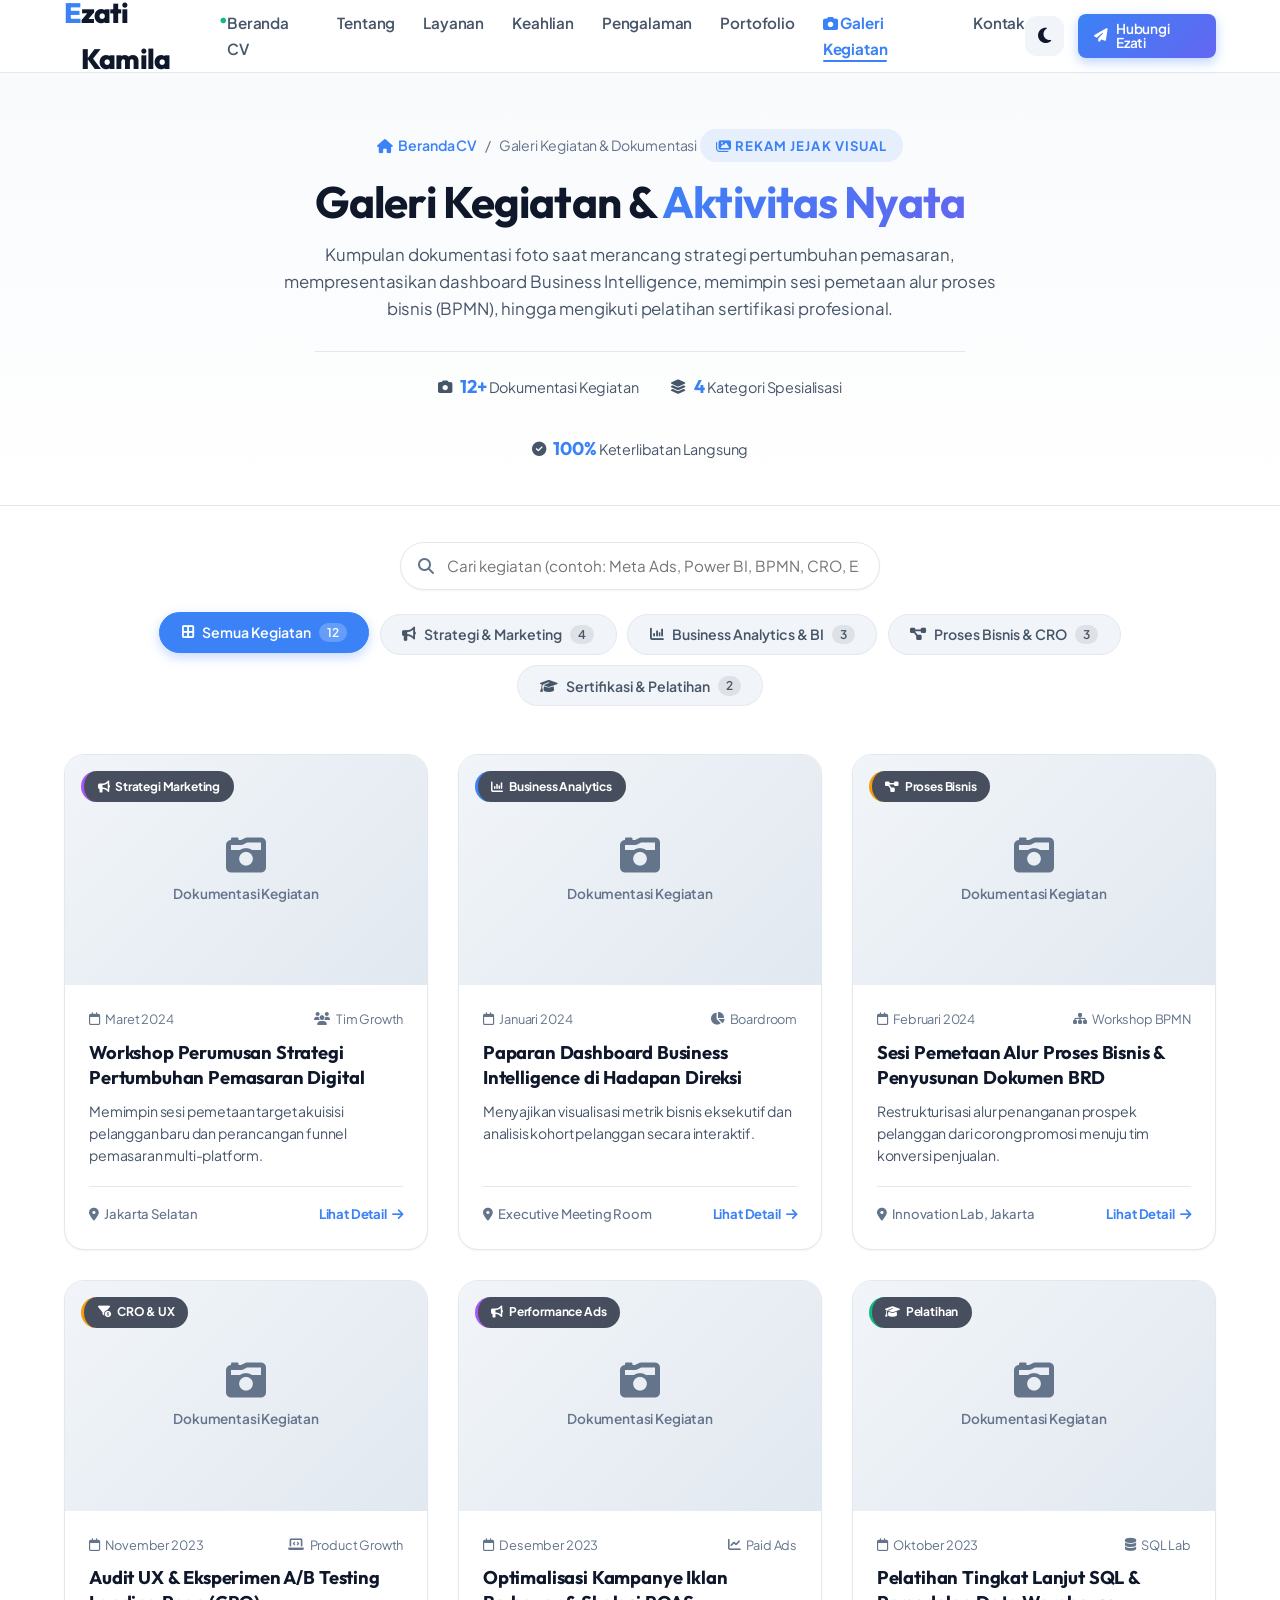
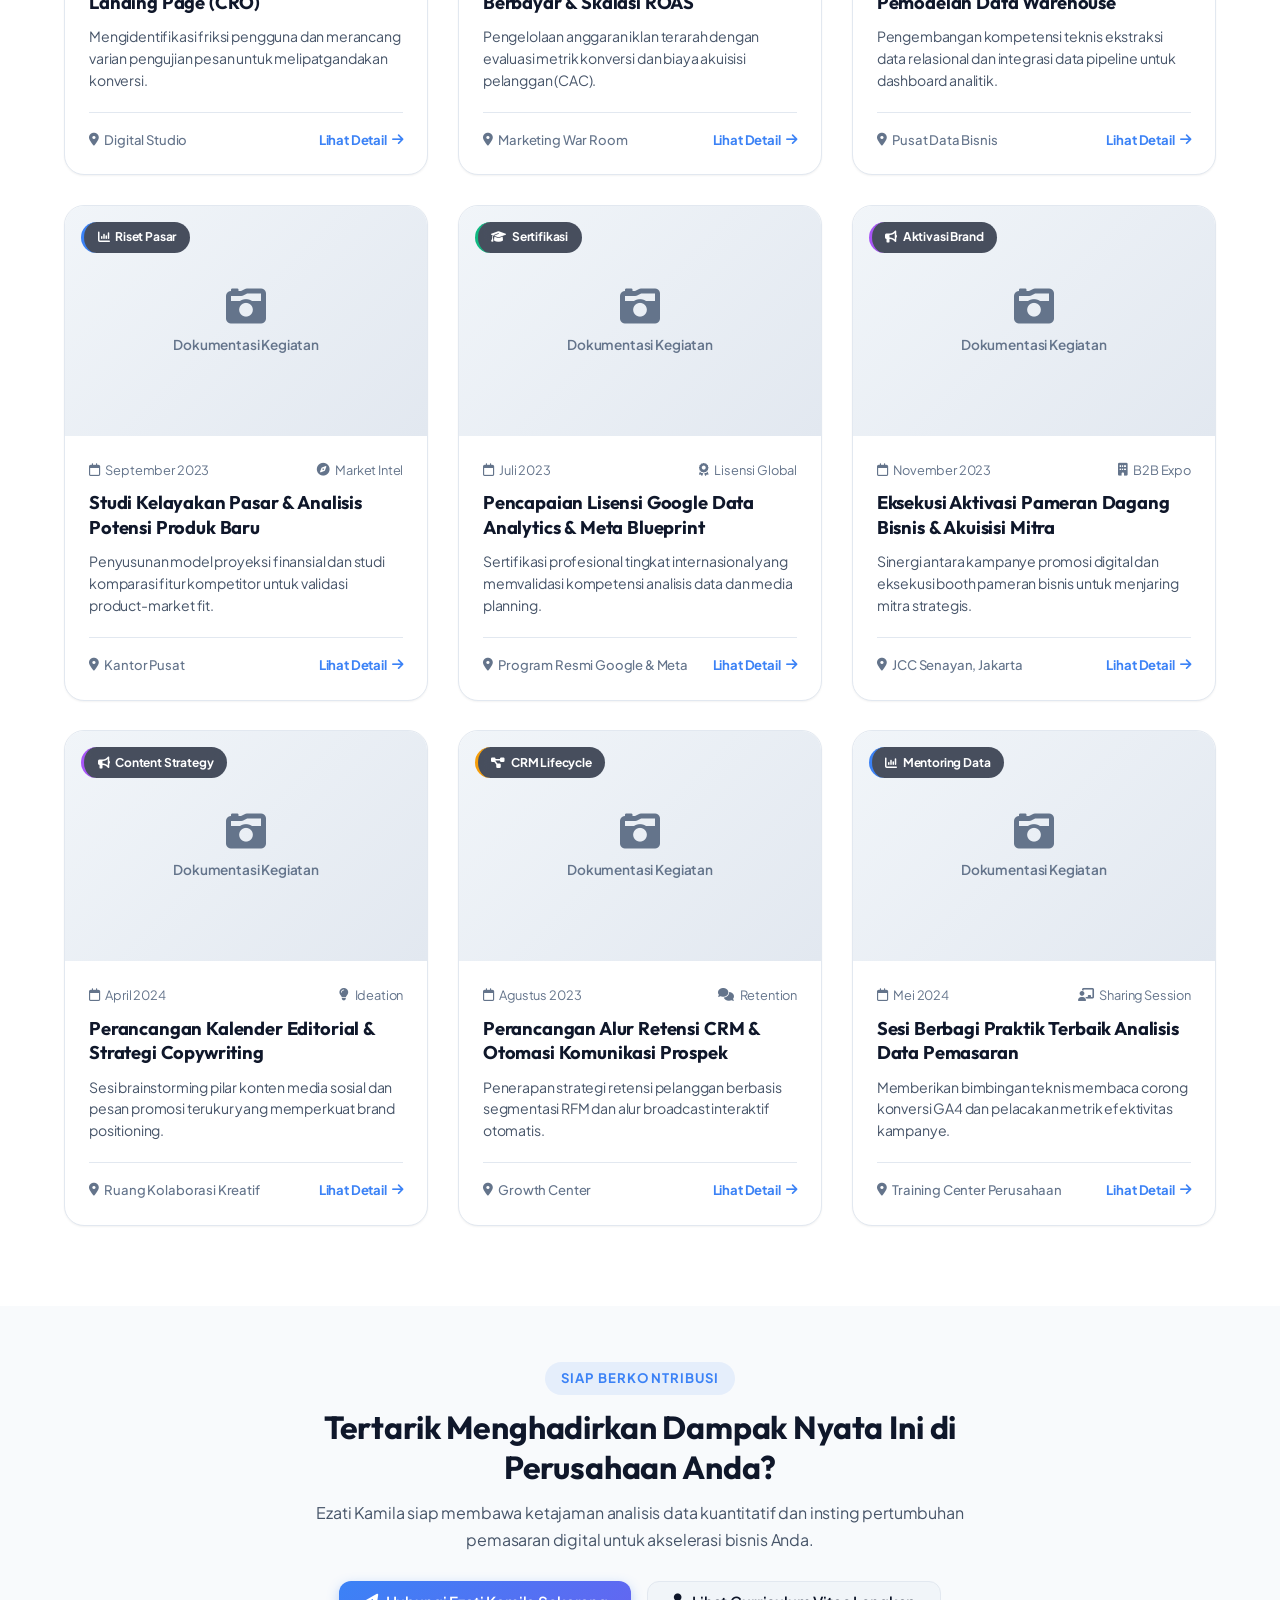
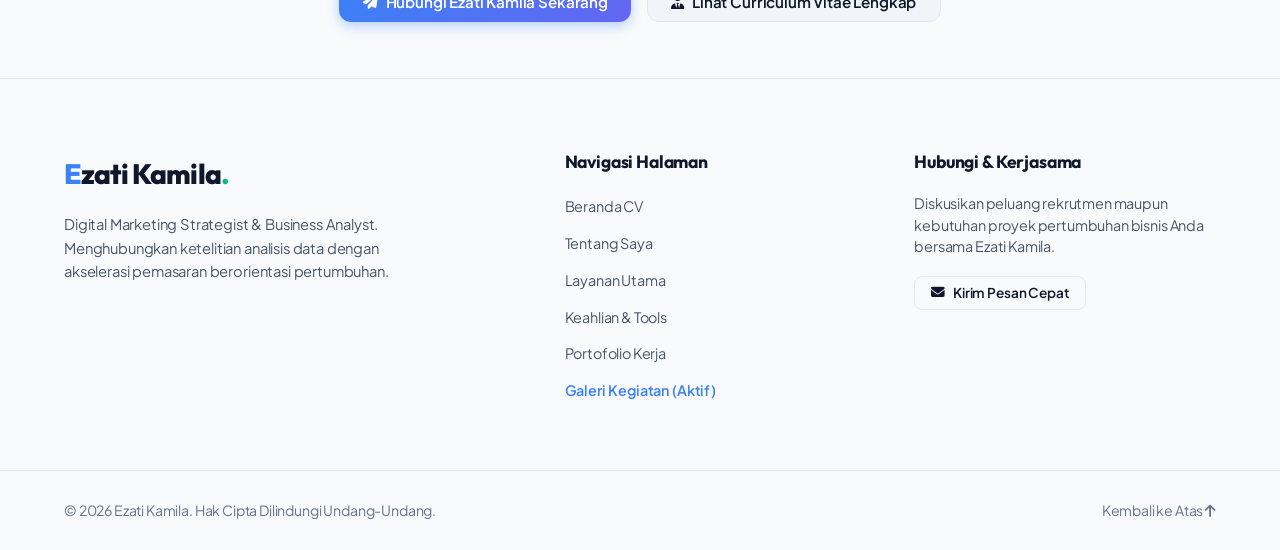
==== commit d67306b7: "feat: customize website CV for Ezati Kamila - Digital Marketing Strategist & Business Analyst" ====
--- a/galeri.html
+++ b/galeri.html
@@ -3,10 +3,10 @@
 <head>
   <meta charset="UTF-8">
   <meta name="viewport" content="width=device-width, initial-scale=1.0">
-  <meta name="description" content="Dokumentasi dan Galeri Kegiatan Profesional Ezati - Expert Bidang Administrasi dan Digital Marketing.">
-  <meta name="keywords" content="Ezati, Galeri Ezati, Dokumentasi Kegiatan, Foto Kegiatan Admin, Portofolio Marketing, Dokumentasi Proyek">
-  <meta name="author" content="Ezati">
-  <title>Galeri Kegiatan & Dokumentasi | Ezati</title>
+  <meta name="description" content="Dokumentasi dan Galeri Kegiatan Profesional Ezati Kamila - Digital Marketing Strategist & Business Analyst.">
+  <meta name="keywords" content="Ezati Kamila, Galeri Ezati Kamila, Dokumentasi Kegiatan, Portofolio Marketing, Business Analytics, Power BI Dashboard, Meta Ads, Workshop BPMN">
+  <meta name="author" content="Ezati Kamila">
+  <title>Galeri Kegiatan & Dokumentasi | Ezati Kamila</title>
 
   <!-- Favicon -->
   <link rel="icon" href="data:image/svg+xml,<svg xmlns=%22http://www.w3.org/2000/svg%22 viewBox=%220 0 100 100%22><text y=%22.9em%22 font-size=%2290%22>📸</text></svg>">
@@ -32,7 +32,7 @@
   <header class="header" id="header">
     <div class="container nav-container">
       <a href="index.html" class="brand-logo">
-        <span class="logo-accent">E</span>zati<span class="logo-dot">.</span>
+        <span class="logo-accent">E</span>zati Kamila<span class="logo-dot">.</span>
       </a>
 
       <!-- Navigation Links -->
@@ -82,7 +82,7 @@
         <span class="section-tag"><i class="fa-solid fa-images"></i> Rekam Jejak Visual</span>
         <h1 class="gallery-hero-title">Galeri Kegiatan & <span class="gradient-text">Aktivitas Nyata</span></h1>
         <p class="gallery-hero-desc">
-          Kumpulan dokumentasi foto saat merancang strategi pemasaran, menstandarisasi operasional administrasi, memimpin koordinasi acara bisnis, hingga menghadiri sesi pelatihan profesional.
+          Kumpulan dokumentasi foto saat merancang strategi pertumbuhan pemasaran, mempresentasikan dashboard Business Intelligence, memimpin sesi pemetaan alur proses bisnis (BPMN), hingga mengikuti pelatihan sertifikasi profesional.
         </p>
 
         <!-- Stats Bar -->
@@ -109,7 +109,7 @@
         <!-- Live Search Input -->
         <div class="gallery-search-box">
           <i class="fa-solid fa-magnifying-glass search-icon"></i>
-          <input type="text" id="gallery-search" class="search-input" placeholder="Cari kegiatan (contoh: SOP, Expo, Workshop, Shooting, Excel)..." autocomplete="off">
+          <input type="text" id="gallery-search" class="search-input" placeholder="Cari kegiatan (contoh: Meta Ads, Power BI, BPMN, CRO, Expo)..." autocomplete="off">
           <button id="search-clear" class="search-clear-btn" title="Hapus pencarian"><i class="fa-solid fa-xmark"></i></button>
         </div>
 
@@ -118,17 +118,17 @@
           <button class="g-filter-btn active" data-filter="all">
             <i class="fa-solid fa-border-all"></i> Semua Kegiatan <span class="count-badge">12</span>
           </button>
-          <button class="g-filter-btn" data-filter="admin">
-            <i class="fa-solid fa-folder-open"></i> Administrasi & Operasional <span class="count-badge">3</span>
+          <button class="g-filter-btn" data-filter="marketing">
+            <i class="fa-solid fa-bullhorn"></i> Strategi & Marketing <span class="count-badge">4</span>
           </button>
-          <button class="g-filter-btn" data-filter="marketing">
-            <i class="fa-solid fa-bullhorn"></i> Marketing & Kampanye <span class="count-badge">3</span>
+          <button class="g-filter-btn" data-filter="analytics">
+            <i class="fa-solid fa-chart-column"></i> Business Analytics & BI <span class="count-badge">3</span>
           </button>
-          <button class="g-filter-btn" data-filter="event">
-            <i class="fa-solid fa-handshake"></i> Event & Pameran <span class="count-badge">3</span>
+          <button class="g-filter-btn" data-filter="process">
+            <i class="fa-solid fa-diagram-project"></i> Proses Bisnis & CRO <span class="count-badge">3</span>
           </button>
           <button class="g-filter-btn" data-filter="training">
-            <i class="fa-solid fa-graduation-cap"></i> Sertifikasi & Pelatihan <span class="count-badge">3</span>
+            <i class="fa-solid fa-graduation-cap"></i> Sertifikasi & Pelatihan <span class="count-badge">2</span>
           </button>
         </div>
       </div>
@@ -139,13 +139,13 @@
       <div class="container">
         <div class="gallery-grid" id="gallery-grid">
 
-          <!-- Photo 1: SOP Admin Coordination -->
-          <article class="gallery-card" data-category="admin"
-            data-full-desc="Sesi perumusan dan standarisasi 15 Standard Operating Procedure (SOP) operasional perusahaan bersama para manajer divisi. Bertindak sebagai lead facilitator yang memastikan setiap alur alokasi dokumen dan validasi data terekam secara jelas tanpa tumpang tindih tanggung jawab."
-            data-highlights='["Merumuskan 15 SOP baru alur kerja kantor", "Dihadiri seluruh kepala departemen & direksi", "Memangkas birokrasi pemrosesan berkas sebesar 35%"]'>
-            <div class="card-media">
-              <span class="card-badge badge-admin"><i class="fa-solid fa-folder"></i> Administrasi</span>
-              <img class="card-img" src="https://images.unsplash.com/photo-1542744173-8e7e53415bb0?auto=format&fit=crop&w=800&q=80" alt="Rapat SOP Operasional" loading="lazy">
+          <!-- Photo 1: Marketing Strategy Sprint -->
+          <article class="gallery-card" data-category="marketing"
+            data-full-desc="Sesi perumusan strategi pertumbuhan digital kuartalan bersama jajaran tim pemasaran dan penjualan. Bertindak sebagai lead strategist dalam memetakan target ROAS, segmentasi audiens Meta Ads, dan perencanaan kampanye multi-channel."
+            data-highlights='["Menentukan alokasi budget iklan digital >Rp 500 Jt", "Penyelarasan target perolehan prospek antardivisi", "Pencapaian target ROAS rata-rata 4.2x"]'>
+            <div class="card-media">
+              <span class="card-badge badge-marketing"><i class="fa-solid fa-bullhorn"></i> Strategi Marketing</span>
+              <img class="card-img" src="https://images.unsplash.com/photo-1542744173-8e7e53415bb0?auto=format&fit=crop&w=800&q=80" alt="Sesi Perumusan Strategi Pemasaran" loading="lazy">
               <div class="card-overlay">
                 <span class="overlay-action-btn"><i class="fa-solid fa-expand"></i></span>
               </div>
@@ -153,10 +153,10 @@
             <div class="card-content">
               <div class="card-meta">
                 <span class="card-date"><i class="fa-regular fa-calendar"></i> Maret 2024</span>
-                <span class="card-views"><i class="fa-solid fa-users"></i> Tim Internal</span>
-              </div>
-              <h3 class="card-title">Rapat Koordinasi Standarisasi SOP Operasional Bisnis</h3>
-              <p class="card-desc">Memimpin workshop evaluasi alur dokumen antar-divisi dan standarisasi formulir kerja terpadu.</p>
+                <span class="card-views"><i class="fa-solid fa-users"></i> Tim Growth</span>
+              </div>
+              <h3 class="card-title">Workshop Perumusan Strategi Pertumbuhan Pemasaran Digital</h3>
+              <p class="card-desc">Memimpin sesi pemetaan target akuisisi pelanggan baru dan perancangan funnel pemasaran multi-platform.</p>
               <div class="card-footer">
                 <span class="card-location"><i class="fa-solid fa-location-dot"></i> Jakarta Selatan</span>
                 <span class="card-cta">Lihat Detail <i class="fa-solid fa-arrow-right"></i></span>
@@ -164,13 +164,188 @@
             </div>
           </article>
 
-          <!-- Photo 2: B2B Expo & Exhibition -->
-          <article class="gallery-card" data-category="event"
-            data-full-desc="Pengelolaan menyeluruh booth pameran bisnis berskala nasional selama 3 hari. Mengatur jadwal piket tim, penyusunan media promosi cetak & digital, menyambut calon mitra strategis, serta mengumpulkan lebih dari 350+ prospek potensial."
-            data-highlights='["Booth dikunjungi lebih dari 1.200 pengunjung", "350+ data prospek terkumpul dan tervalidasi", "Koordinasi lancar dengan tim event organizer"]'>
-            <div class="card-media">
-              <span class="card-badge badge-event"><i class="fa-solid fa-handshake"></i> Event & Expo</span>
-              <img class="card-img" src="https://images.unsplash.com/photo-1511578314322-379afb476865?auto=format&fit=crop&w=800&q=80" alt="Pameran Bisnis B2B Expo" loading="lazy">
+          <!-- Photo 2: Executive BI Dashboard Presentation -->
+          <article class="gallery-card" data-category="analytics"
+            data-full-desc="Mempresentasikan implementasi dashboard Business Intelligence (Power BI) kepada jajaran Direksi. Dasbor ini memvisualisasikan pergerakan unit economics (CAC, LTV, payback period) serta integrasi data penjualan real-time."
+            data-highlights='["Integrasi data otomatis dari 3 sumber data berbeda", "Memangkas waktu rekonsiliasi data sebesar 80%", "Dukungan penuh direksi atas rekomendasi alokasi modal"]'>
+            <div class="card-media">
+              <span class="card-badge badge-analytics"><i class="fa-solid fa-chart-column"></i> Business Analytics</span>
+              <img class="card-img" src="https://images.unsplash.com/photo-1551836022-d5d88e9218df?auto=format&fit=crop&w=800&q=80" alt="Presentasi Dashboard BI ke Direksi" loading="lazy">
+              <div class="card-overlay">
+                <span class="overlay-action-btn"><i class="fa-solid fa-expand"></i></span>
+              </div>
+            </div>
+            <div class="card-content">
+              <div class="card-meta">
+                <span class="card-date"><i class="fa-regular fa-calendar"></i> Januari 2024</span>
+                <span class="card-views"><i class="fa-solid fa-chart-pie"></i> Boardroom</span>
+              </div>
+              <h3 class="card-title">Paparan Dashboard Business Intelligence di Hadapan Direksi</h3>
+              <p class="card-desc">Menyajikan visualisasi metrik bisnis eksekutif dan analisis kohort pelanggan secara interaktif.</p>
+              <div class="card-footer">
+                <span class="card-location"><i class="fa-solid fa-location-dot"></i> Executive Meeting Room</span>
+                <span class="card-cta">Lihat Detail <i class="fa-solid fa-arrow-right"></i></span>
+              </div>
+            </div>
+          </article>
+
+          <!-- Photo 3: BPMN Process Mapping Workshop -->
+          <article class="gallery-card" data-category="process"
+            data-full-desc="Sesi pemetaan dan rekonstruksi alur proses bisnis (BPMN) untuk tim sales dan customer service. Mengidentifikasi hambatan alur respon prospek dan merumuskan Business Requirement Document (BRD) integrasi WhatsApp CRM."
+            data-highlights='["Merumuskan 8 alur kerja standar baru (BPMN)", "Mempercepat lead response time dari 45 mnt ke <3 mnt", "Menaikkan rasio penutupan deal (closing) sebesar 38%"]'>
+            <div class="card-media">
+              <span class="card-badge badge-process"><i class="fa-solid fa-diagram-project"></i> Proses Bisnis</span>
+              <img class="card-img" src="https://images.unsplash.com/photo-1522071820081-009f0129c71c?auto=format&fit=crop&w=800&q=80" alt="Pemetaan Proses Bisnis BPMN" loading="lazy">
+              <div class="card-overlay">
+                <span class="overlay-action-btn"><i class="fa-solid fa-expand"></i></span>
+              </div>
+            </div>
+            <div class="card-content">
+              <div class="card-meta">
+                <span class="card-date"><i class="fa-regular fa-calendar"></i> Februari 2024</span>
+                <span class="card-views"><i class="fa-solid fa-sitemap"></i> Workshop BPMN</span>
+              </div>
+              <h3 class="card-title">Sesi Pemetaan Alur Proses Bisnis & Penyusunan Dokumen BRD</h3>
+              <p class="card-desc">Restrukturisasi alur penanganan prospek pelanggan dari corong promosi menuju tim konversi penjualan.</p>
+              <div class="card-footer">
+                <span class="card-location"><i class="fa-solid fa-location-dot"></i> Innovation Lab, Jakarta</span>
+                <span class="card-cta">Lihat Detail <i class="fa-solid fa-arrow-right"></i></span>
+              </div>
+            </div>
+          </article>
+
+          <!-- Photo 4: CRO & Landing Page A/B Testing -->
+          <article class="gallery-card" data-category="process"
+            data-full-desc="Kolaborasi intensif dengan tim UX/UI designer dalam merancang varian A/B testing pada landing page utama. Menggunakan heatmap data dari Hotjar untuk memperbaiki tata letak call-to-action dan alur pendaftaran."
+            data-highlights='["Menaikkan conversion rate pendaftaran dari 2.3% ke 5.8%", "Menurunkan bounce rate sebesar 35%", "Meningkatkan kualitas leads kualifikasi tim sales"]'>
+            <div class="card-media">
+              <span class="card-badge badge-process"><i class="fa-solid fa-filter-circle-dollar"></i> CRO & UX</span>
+              <img class="card-img" src="https://images.unsplash.com/photo-1460925895917-afdab827c52f?auto=format&fit=crop&w=800&q=80" alt="Audit CRO & A/B Testing" loading="lazy">
+              <div class="card-overlay">
+                <span class="overlay-action-btn"><i class="fa-solid fa-expand"></i></span>
+              </div>
+            </div>
+            <div class="card-content">
+              <div class="card-meta">
+                <span class="card-date"><i class="fa-regular fa-calendar"></i> November 2023</span>
+                <span class="card-views"><i class="fa-solid fa-laptop-code"></i> Product Growth</span>
+              </div>
+              <h3 class="card-title">Audit UX & Eksperimen A/B Testing Landing Page (CRO)</h3>
+              <p class="card-desc">Mengidentifikasi friksi pengguna dan merancang varian pengujian pesan untuk melipatgandakan konversi.</p>
+              <div class="card-footer">
+                <span class="card-location"><i class="fa-solid fa-location-dot"></i> Digital Studio</span>
+                <span class="card-cta">Lihat Detail <i class="fa-solid fa-arrow-right"></i></span>
+              </div>
+            </div>
+          </article>
+
+          <!-- Photo 5: Meta & Google Ads Command Center -->
+          <article class="gallery-card" data-category="marketing"
+            data-full-desc="Sesi pemantauan intensif kampanye iklan berbayar skala besar pada Meta Ads Manager dan Google Ads. Melakukan penyesuaian audiens secara dinamis dan optimasi bid untuk memastikan tercapainya target ROAS tertinggi."
+            data-highlights='["Pencapaian ROAS 4.6x pada kampanye peluncuran", "Efisiensi pengeluaran anggaran iklan sebesar 22%", "Skalasi omset e-commerce klien +185%"]'>
+            <div class="card-media">
+              <span class="card-badge badge-marketing"><i class="fa-solid fa-bullhorn"></i> Performance Ads</span>
+              <img class="card-img" src="https://images.unsplash.com/photo-1557804506-669a67965ba0?auto=format&fit=crop&w=800&q=80" alt="Optimalisasi Meta Ads" loading="lazy">
+              <div class="card-overlay">
+                <span class="overlay-action-btn"><i class="fa-solid fa-expand"></i></span>
+              </div>
+            </div>
+            <div class="card-content">
+              <div class="card-meta">
+                <span class="card-date"><i class="fa-regular fa-calendar"></i> Desember 2023</span>
+                <span class="card-views"><i class="fa-solid fa-chart-line"></i> Paid Ads</span>
+              </div>
+              <h3 class="card-title">Optimalisasi Kampanye Iklan Berbayar & Skalasi ROAS</h3>
+              <p class="card-desc">Pengelolaan anggaran iklan terarah dengan evaluasi metrik konversi dan biaya akuisisi pelanggan (CAC).</p>
+              <div class="card-footer">
+                <span class="card-location"><i class="fa-solid fa-location-dot"></i> Marketing War Room</span>
+                <span class="card-cta">Lihat Detail <i class="fa-solid fa-arrow-right"></i></span>
+              </div>
+            </div>
+          </article>
+
+          <!-- Photo 6: SQL & Data Warehouse Training -->
+          <article class="gallery-card" data-category="training"
+            data-full-desc="Pelatihan tingkat lanjut ekstraksi data relasional SQL dan perancangan pipeline data warehouse untuk pelaporan analitik bisnis. Menguasai teknik agregasi kompleks, join tabel multisumber, dan optimasi query."
+            data-highlights='["Sertifikasi kompetensi Advanced SQL Querying", "Otomasi query ekstraksi dataset transaksi penjualan", "Mempercepat pemrosesan data harian tim analis"]'>
+            <div class="card-media">
+              <span class="card-badge badge-training"><i class="fa-solid fa-graduation-cap"></i> Pelatihan</span>
+              <img class="card-img" src="https://images.unsplash.com/photo-1517245386807-bb43f82c33c4?auto=format&fit=crop&w=800&q=80" alt="Pelatihan SQL & Data Warehouse" loading="lazy">
+              <div class="card-overlay">
+                <span class="overlay-action-btn"><i class="fa-solid fa-expand"></i></span>
+              </div>
+            </div>
+            <div class="card-content">
+              <div class="card-meta">
+                <span class="card-date"><i class="fa-regular fa-calendar"></i> Oktober 2023</span>
+                <span class="card-views"><i class="fa-solid fa-database"></i> SQL Lab</span>
+              </div>
+              <h3 class="card-title">Pelatihan Tingkat Lanjut SQL & Pemodelan Data Warehouse</h3>
+              <p class="card-desc">Pengembangan kompetensi teknis ekstraksi data relasional dan integrasi data pipeline untuk dashboard analitik.</p>
+              <div class="card-footer">
+                <span class="card-location"><i class="fa-solid fa-location-dot"></i> Pusat Data Bisnis</span>
+                <span class="card-cta">Lihat Detail <i class="fa-solid fa-arrow-right"></i></span>
+              </div>
+            </div>
+          </article>
+
+          <!-- Photo 7: Market Sizing & Feasibility Study -->
+          <article class="gallery-card" data-category="analytics"
+            data-full-desc="Sesi analisis riset pasar mendalam untuk peluncuran produk B2B SaaS. Menghitung estimasi TAM, SAM, SOM, melakukan benchmarking 10 pesaing utama, dan memproyeksikan sensitivitas harga untuk mencapai target ARR."
+            data-highlights='["Validasi pasar untuk peluang revenue Rp 2.4 Miliar", "Matriks perbandingan fitur dan strategi harga kompetitor", "Rekomendasi positioning disetujui tim product & c-level"]'>
+            <div class="card-media">
+              <span class="card-badge badge-analytics"><i class="fa-solid fa-chart-column"></i> Riset Pasar</span>
+              <img class="card-img" src="https://images.unsplash.com/photo-1454165804606-c3d57bc86b40?auto=format&fit=crop&w=800&q=80" alt="Studi Kelayakan Pasar SaaS" loading="lazy">
+              <div class="card-overlay">
+                <span class="overlay-action-btn"><i class="fa-solid fa-expand"></i></span>
+              </div>
+            </div>
+            <div class="card-content">
+              <div class="card-meta">
+                <span class="card-date"><i class="fa-regular fa-calendar"></i> September 2023</span>
+                <span class="card-views"><i class="fa-solid fa-compass"></i> Market Intel</span>
+              </div>
+              <h3 class="card-title">Studi Kelayakan Pasar & Analisis Potensi Produk Baru</h3>
+              <p class="card-desc">Penyusunan model proyeksi finansial dan studi komparasi fitur kompetitor untuk validasi product-market fit.</p>
+              <div class="card-footer">
+                <span class="card-location"><i class="fa-solid fa-location-dot"></i> Kantor Pusat</span>
+                <span class="card-cta">Lihat Detail <i class="fa-solid fa-arrow-right"></i></span>
+              </div>
+            </div>
+          </article>
+
+          <!-- Photo 8: Google & Meta Certification Completion -->
+          <article class="gallery-card" data-category="training"
+            data-full-desc="Menyelesaikan program sertifikasi resmi profesional Google Data Analytics & Meta Blueprint Certified Associate. Mengukuhkan keahlian dalam visualisasi data, media planning, dan evaluasi atribusi iklan digital."
+            data-highlights='["Meraih predikat kelulusan dengan nilai sangat memuaskan", "Diakui secara resmi oleh Google & Meta Blueprint", "Pengaplikasian langsung ke seluruh proyek klien"]'>
+            <div class="card-media">
+              <span class="card-badge badge-training"><i class="fa-solid fa-graduation-cap"></i> Sertifikasi</span>
+              <img class="card-img" src="https://images.unsplash.com/photo-1507679799987-c73779587ccf?auto=format&fit=crop&w=800&q=80" alt="Kelulusan Sertifikasi Profesional" loading="lazy">
+              <div class="card-overlay">
+                <span class="overlay-action-btn"><i class="fa-solid fa-expand"></i></span>
+              </div>
+            </div>
+            <div class="card-content">
+              <div class="card-meta">
+                <span class="card-date"><i class="fa-regular fa-calendar"></i> Juli 2023</span>
+                <span class="card-views"><i class="fa-solid fa-award"></i> Lisensi Global</span>
+              </div>
+              <h3 class="card-title">Pencapaian Lisensi Google Data Analytics & Meta Blueprint</h3>
+              <p class="card-desc">Sertifikasi profesional tingkat internasional yang memvalidasi kompetensi analisis data dan media planning.</p>
+              <div class="card-footer">
+                <span class="card-location"><i class="fa-solid fa-location-dot"></i> Program Resmi Google & Meta</span>
+                <span class="card-cta">Lihat Detail <i class="fa-solid fa-arrow-right"></i></span>
+              </div>
+            </div>
+          </article>
+
+          <!-- Photo 9: B2B Expo & Brand Activation -->
+          <article class="gallery-card" data-category="marketing"
+            data-full-desc="Pengelolaan aktivasi pemasaran dan pameran bisnis skala nasional selama 3 hari. Memimpin tim dalam merancang kampanye pra-acara secara digital serta mengumpulkan lebih dari 350+ prospek kualifikasi tinggi."
+            data-highlights='["Booth pameran dikunjungi lebih dari 1.200 pengusaha", "350+ data prospek terkumpul dan tersinkronisasi ke CRM", "Koordinasi lancar antara kampanye digital & offline expo"]'>
+            <div class="card-media">
+              <span class="card-badge badge-marketing"><i class="fa-solid fa-bullhorn"></i> Aktivasi Brand</span>
+              <img class="card-img" src="https://images.unsplash.com/photo-1511578314322-379afb476865?auto=format&fit=crop&w=800&q=80" alt="Pameran Bisnis Dagang Expo" loading="lazy">
               <div class="card-overlay">
                 <span class="overlay-action-btn"><i class="fa-solid fa-expand"></i></span>
               </div>
@@ -180,185 +355,10 @@
                 <span class="card-date"><i class="fa-regular fa-calendar"></i> November 2023</span>
                 <span class="card-views"><i class="fa-solid fa-building"></i> B2B Expo</span>
               </div>
-              <h3 class="card-title">Eksekusi Booth & Aktivasi Pameran Dagang Nasional</h3>
-              <p class="card-desc">Koordinasi logistik pameran, materi promosi, serta interaksi ramah dengan calon klien potensial.</p>
+              <h3 class="card-title">Eksekusi Aktivasi Pameran Dagang Bisnis & Akuisisi Mitra</h3>
+              <p class="card-desc">Sinergi antara kampanye promosi digital dan eksekusi booth pameran bisnis untuk menjaring mitra strategis.</p>
               <div class="card-footer">
                 <span class="card-location"><i class="fa-solid fa-location-dot"></i> JCC Senayan, Jakarta</span>
-                <span class="card-cta">Lihat Detail <i class="fa-solid fa-arrow-right"></i></span>
-              </div>
-            </div>
-          </article>
-
-          <!-- Photo 3: Content Production & Creative Shoot -->
-          <article class="gallery-card" data-category="marketing"
-            data-full-desc="Sesi pengarahan kreatif (creative direction) dan shooting video promosi media sosial untuk kampanye peluncuran kuartal kedua. Menulis naskah video pendek (reels/TikTok), mengarahkan talent, serta memvalidasi kesesuaian pesan merek dagang."
-            data-highlights='["Menghasilkan 12 aset video promosi pendek", "Tingkat penayangan video organik mencapai 45.000+ views", "Penyelarasan visual dengan identitas brand"]'>
-            <div class="card-media">
-              <span class="card-badge badge-marketing"><i class="fa-solid fa-bullhorn"></i> Marketing</span>
-              <img class="card-img" src="https://images.unsplash.com/photo-1551836022-d5d88e9218df?auto=format&fit=crop&w=800&q=80" alt="Produksi Konten Kreatif" loading="lazy">
-              <div class="card-overlay">
-                <span class="overlay-action-btn"><i class="fa-solid fa-expand"></i></span>
-              </div>
-            </div>
-            <div class="card-content">
-              <div class="card-meta">
-                <span class="card-date"><i class="fa-regular fa-calendar"></i> Februari 2024</span>
-                <span class="card-views"><i class="fa-solid fa-video"></i> Media Kreatif</span>
-              </div>
-              <h3 class="card-title">Produksi Konten Video & Creative Direction Iklan</h3>
-              <p class="card-desc">Pengarahan naskah dan produksi materi video promosi untuk feed Instagram dan iklan berbayar.</p>
-              <div class="card-footer">
-                <span class="card-location"><i class="fa-solid fa-location-dot"></i> Creative Studio, Tangerang</span>
-                <span class="card-cta">Lihat Detail <i class="fa-solid fa-arrow-right"></i></span>
-              </div>
-            </div>
-          </article>
-
-          <!-- Photo 4: Excel Advanced Training -->
-          <article class="gallery-card" data-category="training"
-            data-full-desc="Mengikuti workshop intensif dan uji kompetensi tingkat lanjut untuk pemodelan data finansial dan dashboard KPI menggunakan Microsoft Excel serta integrasi Google BigQuery/Sheets."
-            data-highlights='["Sertifikasi keahlian Excel Advanced Specialist", "Penerapan visualisasi dashboard dinamis", "Meningkatkan kemampuan pemodelan formula kompleks"]'>
-            <div class="card-media">
-              <span class="card-badge badge-training"><i class="fa-solid fa-graduation-cap"></i> Pelatihan</span>
-              <img class="card-img" src="https://images.unsplash.com/photo-1522071820081-009f0129c71c?auto=format&fit=crop&w=800&q=80" alt="Workshop Excel Lanjutan" loading="lazy">
-              <div class="card-overlay">
-                <span class="overlay-action-btn"><i class="fa-solid fa-expand"></i></span>
-              </div>
-            </div>
-            <div class="card-content">
-              <div class="card-meta">
-                <span class="card-date"><i class="fa-regular fa-calendar"></i> Januari 2024</span>
-                <span class="card-views"><i class="fa-solid fa-award"></i> Sertifikasi</span>
-              </div>
-              <h3 class="card-title">Pelatihan Intensif Microsoft Excel Advanced & Data Insight</h3>
-              <p class="card-desc">Pengembangan kompetensi otomatisasi formula, data modeling, dan dynamic executive dashboard.</p>
-              <div class="card-footer">
-                <span class="card-location"><i class="fa-solid fa-location-dot"></i> Lembaga Sertifikasi Bisnis</span>
-                <span class="card-cta">Lihat Detail <i class="fa-solid fa-arrow-right"></i></span>
-              </div>
-            </div>
-          </article>
-
-          <!-- Photo 5: Digital Archiving & Document Management -->
-          <article class="gallery-card" data-category="admin"
-            data-full-desc="Proyek restrukturisasi arsip fisik dan berkas penting perusahaan ke cloud storage terenkripsi dengan metadata otomatis. Mengeliminasi tumpukan kertas dan memangkas waktu pencarian dokumen lama dari 20 menit menjadi kurang dari 1 menit."
-            data-highlights='["Digitalisasi lebih dari 2.500+ dokumen kontrak & faktur", "Penerapan hak akses berjenjang antar level staff", "100% perlindungan dari dokumen rusak/hilang"]'>
-            <div class="card-media">
-              <span class="card-badge badge-admin"><i class="fa-solid fa-folder"></i> Administrasi</span>
-              <img class="card-img" src="https://images.unsplash.com/photo-1454165804606-c3d57bc86b40?auto=format&fit=crop&w=800&q=80" alt="Digitalisasi Pengarsipan" loading="lazy">
-              <div class="card-overlay">
-                <span class="overlay-action-btn"><i class="fa-solid fa-expand"></i></span>
-              </div>
-            </div>
-            <div class="card-content">
-              <div class="card-meta">
-                <span class="card-date"><i class="fa-regular fa-calendar"></i> September 2023</span>
-                <span class="card-views"><i class="fa-solid fa-cloud-arrow-up"></i> Cloud Filing</span>
-              </div>
-              <h3 class="card-title">Digitalisasi & Restrukturisasi Sistem Arsip Korporat</h3>
-              <p class="card-desc">Migrasi ribuan lembar dokumen fisik ke sistem basis data cloud berindeks pencarian cepat.</p>
-              <div class="card-footer">
-                <span class="card-location"><i class="fa-solid fa-location-dot"></i> Ruang Arsip Kantor Pusat</span>
-                <span class="card-cta">Lihat Detail <i class="fa-solid fa-arrow-right"></i></span>
-              </div>
-            </div>
-          </article>
-
-          <!-- Photo 6: Meta Ads Command Center & Strategy -->
-          <article class="gallery-card" data-category="marketing"
-            data-full-desc="Sesi pemantauan intensif di ruang kendali pemasaran digital saat peluncuran kampanye iklan berbayar (Meta Ads & TikTok). Melakukan fine-tuning target audiens, split test materi copywriting, dan memantau return on ad spend harian."
-            data-highlights='["Mencapai ROAS 3.8x pada minggu pertama kampanye", "Efisiensi biaya per perolehan prospek (CPL) turun 24%", "Laporan analitik instan kepada direktur pemasaran"]'>
-            <div class="card-media">
-              <span class="card-badge badge-marketing"><i class="fa-solid fa-bullhorn"></i> Marketing</span>
-              <img class="card-img" src="https://images.unsplash.com/photo-1557804506-669a67965ba0?auto=format&fit=crop&w=800&q=80" alt="Optimalisasi Meta Ads" loading="lazy">
-              <div class="card-overlay">
-                <span class="overlay-action-btn"><i class="fa-solid fa-expand"></i></span>
-              </div>
-            </div>
-            <div class="card-content">
-              <div class="card-meta">
-                <span class="card-date"><i class="fa-regular fa-calendar"></i> Desember 2023</span>
-                <span class="card-views"><i class="fa-solid fa-chart-line"></i> Paid Ads</span>
-              </div>
-              <h3 class="card-title">Optimalisasi Kampanye Iklan Berbayar & Analisis ROAS</h3>
-              <p class="card-desc">Pemantauan metrik konversi iklan Meta Ads secara real-time demi akurasi pengeluaran budget.</p>
-              <div class="card-footer">
-                <span class="card-location"><i class="fa-solid fa-location-dot"></i> Ruang Rapat Pemasaran</span>
-                <span class="card-cta">Lihat Detail <i class="fa-solid fa-arrow-right"></i></span>
-              </div>
-            </div>
-          </article>
-
-          <!-- Photo 7: Customer Gathering & Networking Session -->
-          <article class="gallery-card" data-category="event"
-            data-full-desc="Memimpin tim panitia acara Temu Rekan Bisnis & Apresiasi Pelanggan Setia. Mengorganisir agenda acara dari pembagian souvenir berlogo perusahaan, registrasi digital para tamu VIP, hingga sesi ramah tamah interaktif."
-            data-highlights='["Dihadiri 150+ pemangku kepentingan dan mitra setia", "Tingkat kepuasan acara mencapai 98%", "Menghasilkan kontrak perpanjangan kerjasama baru"]'>
-            <div class="card-media">
-              <span class="card-badge badge-event"><i class="fa-solid fa-handshake"></i> Event & Expo</span>
-              <img class="card-img" src="https://images.unsplash.com/photo-1517245386807-bb43f82c33c4?auto=format&fit=crop&w=800&q=80" alt="Customer Gathering" loading="lazy">
-              <div class="card-overlay">
-                <span class="overlay-action-btn"><i class="fa-solid fa-expand"></i></span>
-              </div>
-            </div>
-            <div class="card-content">
-              <div class="card-meta">
-                <span class="card-date"><i class="fa-regular fa-calendar"></i> Oktober 2023</span>
-                <span class="card-views"><i class="fa-solid fa-champagne-glasses"></i> Gathering</span>
-              </div>
-              <h3 class="card-title">Aktivasi Brand & Temu Apresiasi Pelanggan Prioritas</h3>
-              <p class="card-desc">Menyelenggarakan acara temu kangen dan networking bagi mitra bisnis serta pelanggan korporat.</p>
-              <div class="card-footer">
-                <span class="card-location"><i class="fa-solid fa-location-dot"></i> Grand Ballroom Hotel, Jakarta</span>
-                <span class="card-cta">Lihat Detail <i class="fa-solid fa-arrow-right"></i></span>
-              </div>
-            </div>
-          </article>
-
-          <!-- Photo 8: Google Digital Marketing Professional Certification -->
-          <article class="gallery-card" data-category="training"
-            data-full-desc="Menyelesaikan kurikulum komprehensif Google Career Certificate untuk Digital Marketing & E-Commerce. Menguasai materi search engine optimization (SEO), email marketing automation, customer journey mapping, dan analitik GA4."
-            data-highlights='["Lulus dengan predikat nilai memuaskan", "Diakui secara global oleh Google & Coursera", "Penerapan langsung pada strategi promosi perusahaan"]'>
-            <div class="card-media">
-              <span class="card-badge badge-training"><i class="fa-solid fa-graduation-cap"></i> Pelatihan</span>
-              <img class="card-img" src="https://images.unsplash.com/photo-1507679799987-c73779587ccf?auto=format&fit=crop&w=800&q=80" alt="Sertifikasi Google Digital Marketing" loading="lazy">
-              <div class="card-overlay">
-                <span class="overlay-action-btn"><i class="fa-solid fa-expand"></i></span>
-              </div>
-            </div>
-            <div class="card-content">
-              <div class="card-meta">
-                <span class="card-date"><i class="fa-regular fa-calendar"></i> Juli 2023</span>
-                <span class="card-views"><i class="fa-solid fa-certificate"></i> Lisensi</span>
-              </div>
-              <h3 class="card-title">Sertifikasi Google Digital Marketing & E-Commerce</h3>
-              <p class="card-desc">Pencapaian lisensi profesional internasional dalam perancangan funnel dan analitik performa.</p>
-              <div class="card-footer">
-                <span class="card-location"><i class="fa-solid fa-location-dot"></i> Program Resmi Google Career</span>
-                <span class="card-cta">Lihat Detail <i class="fa-solid fa-arrow-right"></i></span>
-              </div>
-            </div>
-          </article>
-
-          <!-- Photo 9: Executive Boardroom KPI Presentation -->
-          <article class="gallery-card" data-category="admin"
-            data-full-desc="Mempresentasikan rekapitulasi data efisiensi biaya kantor dan evaluasi pencapaian target kerja kuartalan di hadapan Board of Directors. Menyajikan visual grafik yang informatif dan mudah dicerna untuk pengambilan keputusan strategis."
-            data-highlights='["Paparan data penghematan biaya Rp 45 Juta/tahun", "Apresiasi penuh dari Dewan Direksi", "Rekomendasi alokasi budget disetujui 100%"]'>
-            <div class="card-media">
-              <span class="card-badge badge-admin"><i class="fa-solid fa-folder"></i> Administrasi</span>
-              <img class="card-img" src="https://images.unsplash.com/photo-1515187029135-18ee286d815b?auto=format&fit=crop&w=800&q=80" alt="Presentasi Direksi" loading="lazy">
-              <div class="card-overlay">
-                <span class="overlay-action-btn"><i class="fa-solid fa-expand"></i></span>
-              </div>
-            </div>
-            <div class="card-content">
-              <div class="card-meta">
-                <span class="card-date"><i class="fa-regular fa-calendar"></i> Januari 2024</span>
-                <span class="card-views"><i class="fa-solid fa-briefcase"></i> Boardroom</span>
-              </div>
-              <h3 class="card-title">Paparan Laporan Evaluasi Operasional & KPI ke Direksi</h3>
-              <p class="card-desc">Menyajikan dashboard visualisasi data efisiensi pengeluaran dan akurasi rekonsiliasi berkas.</p>
-              <div class="card-footer">
-                <span class="card-location"><i class="fa-solid fa-location-dot"></i> Executive Meeting Room</span>
                 <span class="card-cta">Lihat Detail <i class="fa-solid fa-arrow-right"></i></span>
               </div>
             </div>
@@ -366,11 +366,11 @@
 
           <!-- Photo 10: Editorial Meeting & Content Planning -->
           <article class="gallery-card" data-category="marketing"
-            data-full-desc="Memimpin rapat mingguan divisi kreatif untuk merancang 60 konten promosi tematik satu bulan ke depan. Menetapkan tema pilar edukasi, testimoni, penawaran diskon musiman, serta formula copywriting hook pembuka."
-            data-highlights='["Kalender editorial rampung 2 minggu lebih cepat", "Meningkatkan engagement rate rata-rata menjadi 6.8%", "Keteraturan jadwal publikasi tepat waktu"]'>
-            <div class="card-media">
-              <span class="card-badge badge-marketing"><i class="fa-solid fa-bullhorn"></i> Marketing</span>
-              <img class="card-img" src="https://images.unsplash.com/photo-1552664730-d307ca884978?auto=format&fit=crop&w=800&q=80" alt="Editorial Content Planning" loading="lazy">
+            data-full-desc="Memimpin rapat perencanaan konten pemasaran digital multi-channel bersama copywriter dan desainer visual. Menyusun kalender konten bulanan yang terstruktur dengan pilar edukasi, studi kasus klien, dan penawaran konversi."
+            data-highlights='["Menyusun kalender editorial bulanan terpadu", "Meningkatkan engagement rate organik akun menjadi 6.8%", "Keteraturan jadwal publikasi materi promosi 100%"]'>
+            <div class="card-media">
+              <span class="card-badge badge-marketing"><i class="fa-solid fa-bullhorn"></i> Content Strategy</span>
+              <img class="card-img" src="https://images.unsplash.com/photo-1552664730-d307ca884978?auto=format&fit=crop&w=800&q=80" alt="Perencanaan Konten Editorial" loading="lazy">
               <div class="card-overlay">
                 <span class="overlay-action-btn"><i class="fa-solid fa-expand"></i></span>
               </div>
@@ -378,10 +378,10 @@
             <div class="card-content">
               <div class="card-meta">
                 <span class="card-date"><i class="fa-regular fa-calendar"></i> April 2024</span>
-                <span class="card-views"><i class="fa-solid fa-lightbulb"></i> Brainstorming</span>
-              </div>
-              <h3 class="card-title">Penyusunan Kalender Editorial & Strategi Copywriting</h3>
-              <p class="card-desc">Sesi perumusan pilar konten media sosial dan pesan promosi yang persuasif bagi audiens.</p>
+                <span class="card-views"><i class="fa-solid fa-lightbulb"></i> Ideation</span>
+              </div>
+              <h3 class="card-title">Perancangan Kalender Editorial & Strategi Copywriting</h3>
+              <p class="card-desc">Sesi brainstorming pilar konten media sosial dan pesan promosi terukur yang memperkuat brand positioning.</p>
               <div class="card-footer">
                 <span class="card-location"><i class="fa-solid fa-location-dot"></i> Ruang Kolaborasi Kreatif</span>
                 <span class="card-cta">Lihat Detail <i class="fa-solid fa-arrow-right"></i></span>
@@ -389,13 +389,13 @@
             </div>
           </article>
 
-          <!-- Photo 11: Seminar on CRM & Digital Growth -->
-          <article class="gallery-card" data-category="event"
-            data-full-desc="Hadir dan berpartisipasi aktif dalam seminar industri bertajuk Customer Relationship Management dan Automasi Komunikasi Bisnis. Membagikan studi kasus penanganan ribuan chat prospek via WhatsApp Business API."
-            data-highlights='["Sesi tanya jawab studi kasus penanganan lead", "Jejaring koneksi dengan 80+ profesional marketing", "Mendapatkan wawasan terkini tren retensi pelanggan"]'>
-            <div class="card-media">
-              <span class="card-badge badge-event"><i class="fa-solid fa-handshake"></i> Event & Expo</span>
-              <img class="card-img" src="https://images.unsplash.com/photo-1460925895917-afdab827c52f?auto=format&fit=crop&w=800&q=80" alt="Seminar CRM Bisnis" loading="lazy">
+          <!-- Photo 11: CRM Lifecycle & Retention Strategy -->
+          <article class="gallery-card" data-category="process"
+            data-full-desc="Perancangan alur retensi pelanggan berbasis analisis kohort di HubSpot CRM. Merancang otomasi email dan WhatsApp blast berdasarkan tahapan perjalanan pelanggan guna mencegah churn dan meningkatkan customer lifetime value (LTV)."
+            data-highlights='["Penurunan angka churn pelanggan sebesar 24%", "Kenaikan angka repeat order pembeli sebesar 28%", "Alur pesan terotomasi tanpa perlu penanganan manual"]'>
+            <div class="card-media">
+              <span class="card-badge badge-process"><i class="fa-solid fa-diagram-project"></i> CRM Lifecycle</span>
+              <img class="card-img" src="https://images.unsplash.com/photo-1515187029135-18ee286d815b?auto=format&fit=crop&w=800&q=80" alt="Perancangan Alur CRM Lifecycle" loading="lazy">
               <div class="card-overlay">
                 <span class="overlay-action-btn"><i class="fa-solid fa-expand"></i></span>
               </div>
@@ -403,24 +403,24 @@
             <div class="card-content">
               <div class="card-meta">
                 <span class="card-date"><i class="fa-regular fa-calendar"></i> Agustus 2023</span>
-                <span class="card-views"><i class="fa-solid fa-comments"></i> Seminar</span>
-              </div>
-              <h3 class="card-title">Seminar Strategi CRM & Retensi Pelanggan Era Digital</h3>
-              <p class="card-desc">Berdiskusi mengenai praktik terbaik integrasi database prospek dengan alur follow-up cepat.</p>
-              <div class="card-footer">
-                <span class="card-location"><i class="fa-solid fa-location-dot"></i> Auditorium Pusat Bisnis</span>
-                <span class="card-cta">Lihat Detail <i class="fa-solid fa-arrow-right"></i></span>
-              </div>
-            </div>
-          </article>
-
-          <!-- Photo 12: Internal Team Training & Mentoring -->
-          <article class="gallery-card" data-category="training"
-            data-full-desc="Memberikan sesi mentoring dan bimbingan teknis bagi staf administrasi junior mengenai pemanfaatan spreadsheet otomatis, pembuatan memo resmi yang efektif, serta disiplin jadwal pengarsipan berkas."
-            data-highlights='["Melatih 20+ staf operasional dan tim pendukung", "Peningkatan produktivitas tim administrasi junior", "Membangun budaya kerja yang teratur dan rapi"]'>
-            <div class="card-media">
-              <span class="card-badge badge-training"><i class="fa-solid fa-graduation-cap"></i> Pelatihan</span>
-              <img class="card-img" src="https://images.unsplash.com/photo-1531482615713-2afd69097998?auto=format&fit=crop&w=800&q=80" alt="Mentoring Tim Internal" loading="lazy">
+                <span class="card-views"><i class="fa-solid fa-comments"></i> Retention</span>
+              </div>
+              <h3 class="card-title">Perancangan Alur Retensi CRM & Otomasi Komunikasi Prospek</h3>
+              <p class="card-desc">Penerapan strategi retensi pelanggan berbasis segmentasi RFM dan alur broadcast interaktif otomatis.</p>
+              <div class="card-footer">
+                <span class="card-location"><i class="fa-solid fa-location-dot"></i> Growth Center</span>
+                <span class="card-cta">Lihat Detail <i class="fa-solid fa-arrow-right"></i></span>
+              </div>
+            </div>
+          </article>
+
+          <!-- Photo 12: Mentoring on Data Analytics for Marketing -->
+          <article class="gallery-card" data-category="analytics"
+            data-full-desc="Sesi pelatihan internal bagi tim marketing mengenai interpretasi Google Analytics 4 (GA4) dan pemodelan dasar spreadsheet untuk evaluasi performa kampanye harian."
+            data-highlights='["Melatih 15+ anggota tim marketing dan analis junior", "Membangun budaya kerja berbasis angka dan fakta data", "Peningkatan efisiensi evaluasi performa iklan"]'>
+            <div class="card-media">
+              <span class="card-badge badge-analytics"><i class="fa-solid fa-chart-column"></i> Mentoring Data</span>
+              <img class="card-img" src="https://images.unsplash.com/photo-1531482615713-2afd69097998?auto=format&fit=crop&w=800&q=80" alt="Mentoring Analisis Data Marketing" loading="lazy">
               <div class="card-overlay">
                 <span class="overlay-action-btn"><i class="fa-solid fa-expand"></i></span>
               </div>
@@ -428,10 +428,10 @@
             <div class="card-content">
               <div class="card-meta">
                 <span class="card-date"><i class="fa-regular fa-calendar"></i> Mei 2024</span>
-                <span class="card-views"><i class="fa-solid fa-chalkboard-user"></i> Mentoring</span>
-              </div>
-              <h3 class="card-title">Bimbingan Teknis & Pelatihan Administrasi Tim Internal</h3>
-              <p class="card-desc">Berbagi ilmu tata kelola data operasional dan penggunaan tools kerja kolaboratif kepada tim.</p>
+                <span class="card-views"><i class="fa-solid fa-chalkboard-user"></i> Sharing Session</span>
+              </div>
+              <h3 class="card-title">Sesi Berbagi Praktik Terbaik Analisis Data Pemasaran</h3>
+              <p class="card-desc">Memberikan bimbingan teknis membaca corong konversi GA4 dan pelacakan metrik efektivitas kampanye.</p>
               <div class="card-footer">
                 <span class="card-location"><i class="fa-solid fa-location-dot"></i> Training Center Perusahaan</span>
                 <span class="card-cta">Lihat Detail <i class="fa-solid fa-arrow-right"></i></span>
@@ -457,13 +457,13 @@
     <section class="section bg-light" style="padding: 3.5rem 0;">
       <div class="container" style="text-align: center; max-width: 700px;">
         <span class="section-tag">Siap Berkontribusi</span>
-        <h2 style="font-size: 2rem; margin-bottom: 0.85rem;">Tertarik Menghadirkan Dedikasi Ini di Perusahaan Anda?</h2>
+        <h2 style="font-size: 2rem; margin-bottom: 0.85rem;">Tertarik Menghadirkan Dampak Nyata Ini di Perusahaan Anda?</h2>
         <p style="color: var(--text-muted); margin-bottom: 1.75rem;">
-          Ezati siap membawa etos kerja yang teliti dan insting pemasaran yang terukur untuk tim bisnis Anda.
+          Ezati Kamila siap membawa ketajaman analisis data kuantitatif dan insting pertumbuhan pemasaran digital untuk akselerasi bisnis Anda.
         </p>
         <div style="display: flex; gap: 1rem; justify-content: center; flex-wrap: wrap;">
           <a href="index.html#kontak" class="btn btn-primary">
-            <i class="fa-solid fa-paper-plane"></i> Hubungi Ezati Sekarang
+            <i class="fa-solid fa-paper-plane"></i> Hubungi Ezati Kamila Sekarang
           </a>
           <a href="index.html" class="btn btn-secondary">
             <i class="fa-solid fa-user-tie"></i> Lihat Curriculum Vitae Lengkap
@@ -503,7 +503,7 @@
           <li><i class="fa-solid fa-location-dot"></i> <span id="lightbox-location">Lokasi Kegiatan</span></li>
         </ul>
 
-        <h4 class="lb-desc-title">Deskripsi & Peran Ezati:</h4>
+        <h4 class="lb-desc-title">Deskripsi & Peran Ezati Kamila:</h4>
         <p class="lb-desc" id="lightbox-desc">Deskripsi lengkap dari kegiatan ini.</p>
 
         <div class="lb-highlights">
@@ -523,10 +523,10 @@
     <div class="container footer-content">
       <div class="footer-brand">
         <a href="index.html" class="brand-logo footer-logo">
-          <span class="logo-accent">E</span>zati<span class="logo-dot">.</span>
+          <span class="logo-accent">E</span>zati Kamila<span class="logo-dot">.</span>
         </a>
         <p class="footer-tagline">
-          Expert Administrasi & Digital Marketing. Membangun sistem yang tertib, menyusun strategi yang menghasilkan pertumbuhan.
+          Digital Marketing Strategist & Business Analyst. Menghubungkan ketelitian analisis data dengan akselerasi pemasaran berorientasi pertumbuhan.
         </p>
       </div>
 
@@ -544,7 +544,7 @@
 
       <div class="footer-download">
         <h4>Hubungi & Kerjasama</h4>
-        <p>Diskusikan peluang rekrutmen maupun kebutuhan proyek operasional bisnis Anda bersama Ezati.</p>
+        <p>Diskusikan peluang rekrutmen maupun kebutuhan proyek pertumbuhan bisnis Anda bersama Ezati Kamila.</p>
         <a href="index.html#kontak" class="btn btn-outline btn-sm">
           <i class="fa-solid fa-envelope"></i> Kirim Pesan Cepat
         </a>
@@ -553,7 +553,7 @@
 
     <div class="footer-bottom">
       <div class="container footer-bottom-inner">
-        <p>&copy; <span id="current-year">2026</span> Ezati. Hak Cipta Dilindungi Undang-Undang.</p>
+        <p>&copy; <span id="current-year">2026</span> Ezati Kamila. Hak Cipta Dilindungi Undang-Undang.</p>
         <div class="footer-links">
           <a href="#">Kembali ke Atas <i class="fa-solid fa-arrow-up"></i></a>
         </div>
--- a/css/gallery.css
+++ b/css/gallery.css
@@ -302,9 +302,9 @@
   gap: 0.35rem;
 }
 
-.badge-admin { border-left: 3px solid #3b82f6; }
+.badge-admin, .badge-analytics { border-left: 3px solid #3b82f6; }
 .badge-marketing { border-left: 3px solid #a855f7; }
-.badge-event { border-left: 3px solid #f59e0b; }
+.badge-event, .badge-process, .badge-workshop { border-left: 3px solid #f59e0b; }
 .badge-training { border-left: 3px solid #10b981; }
 
 /* Card Content Details */
